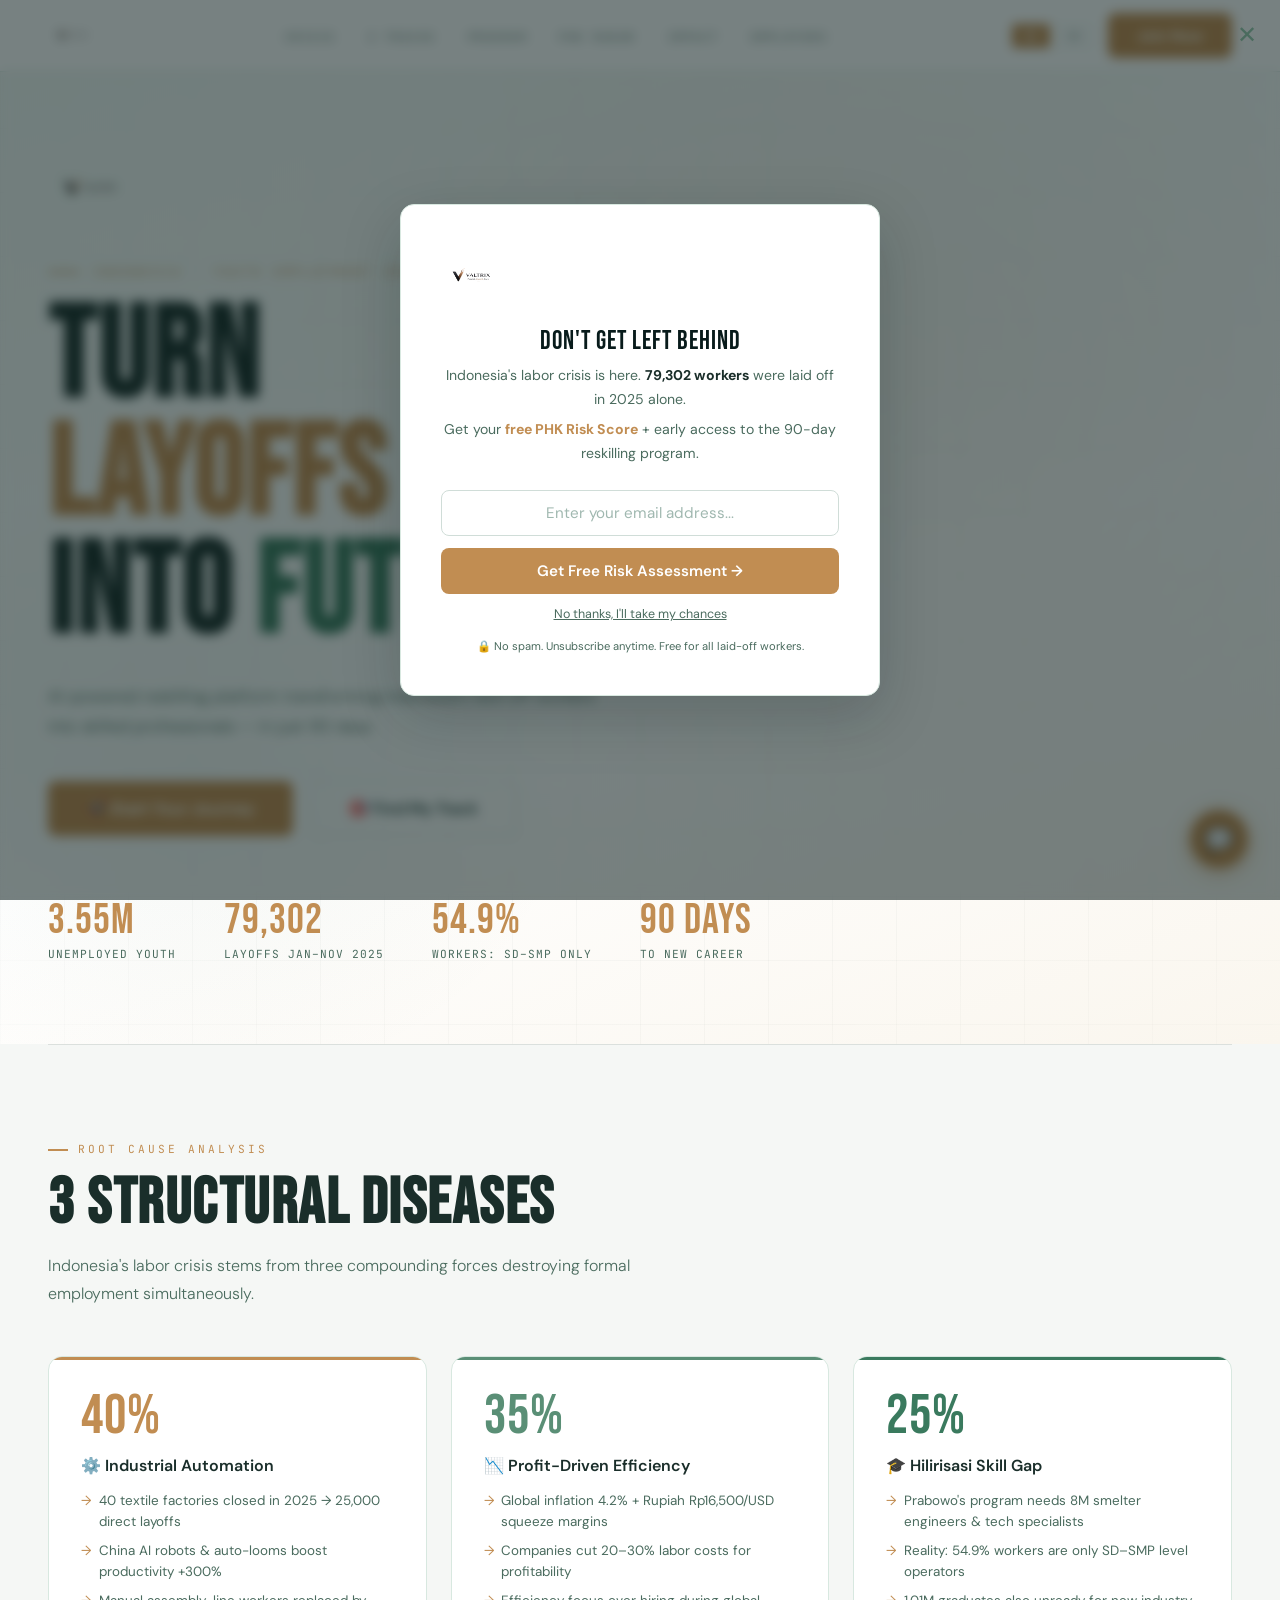
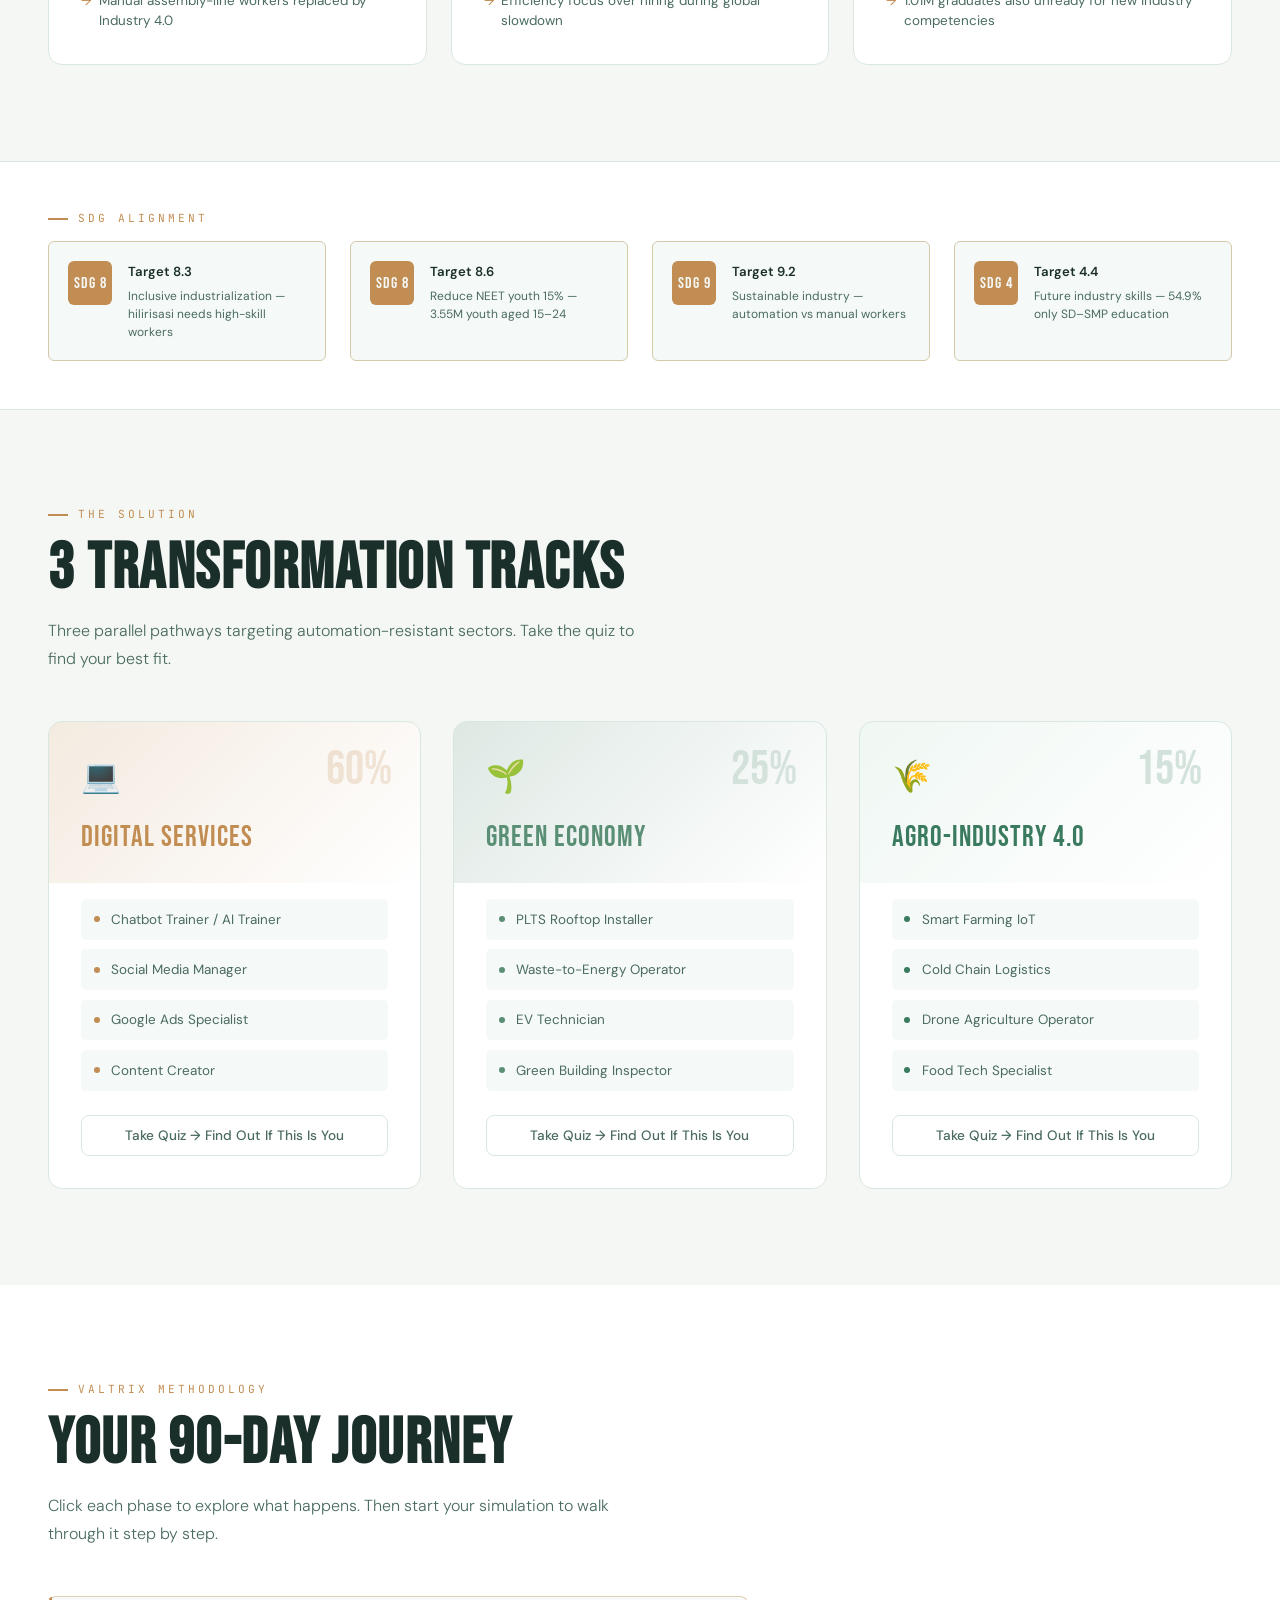
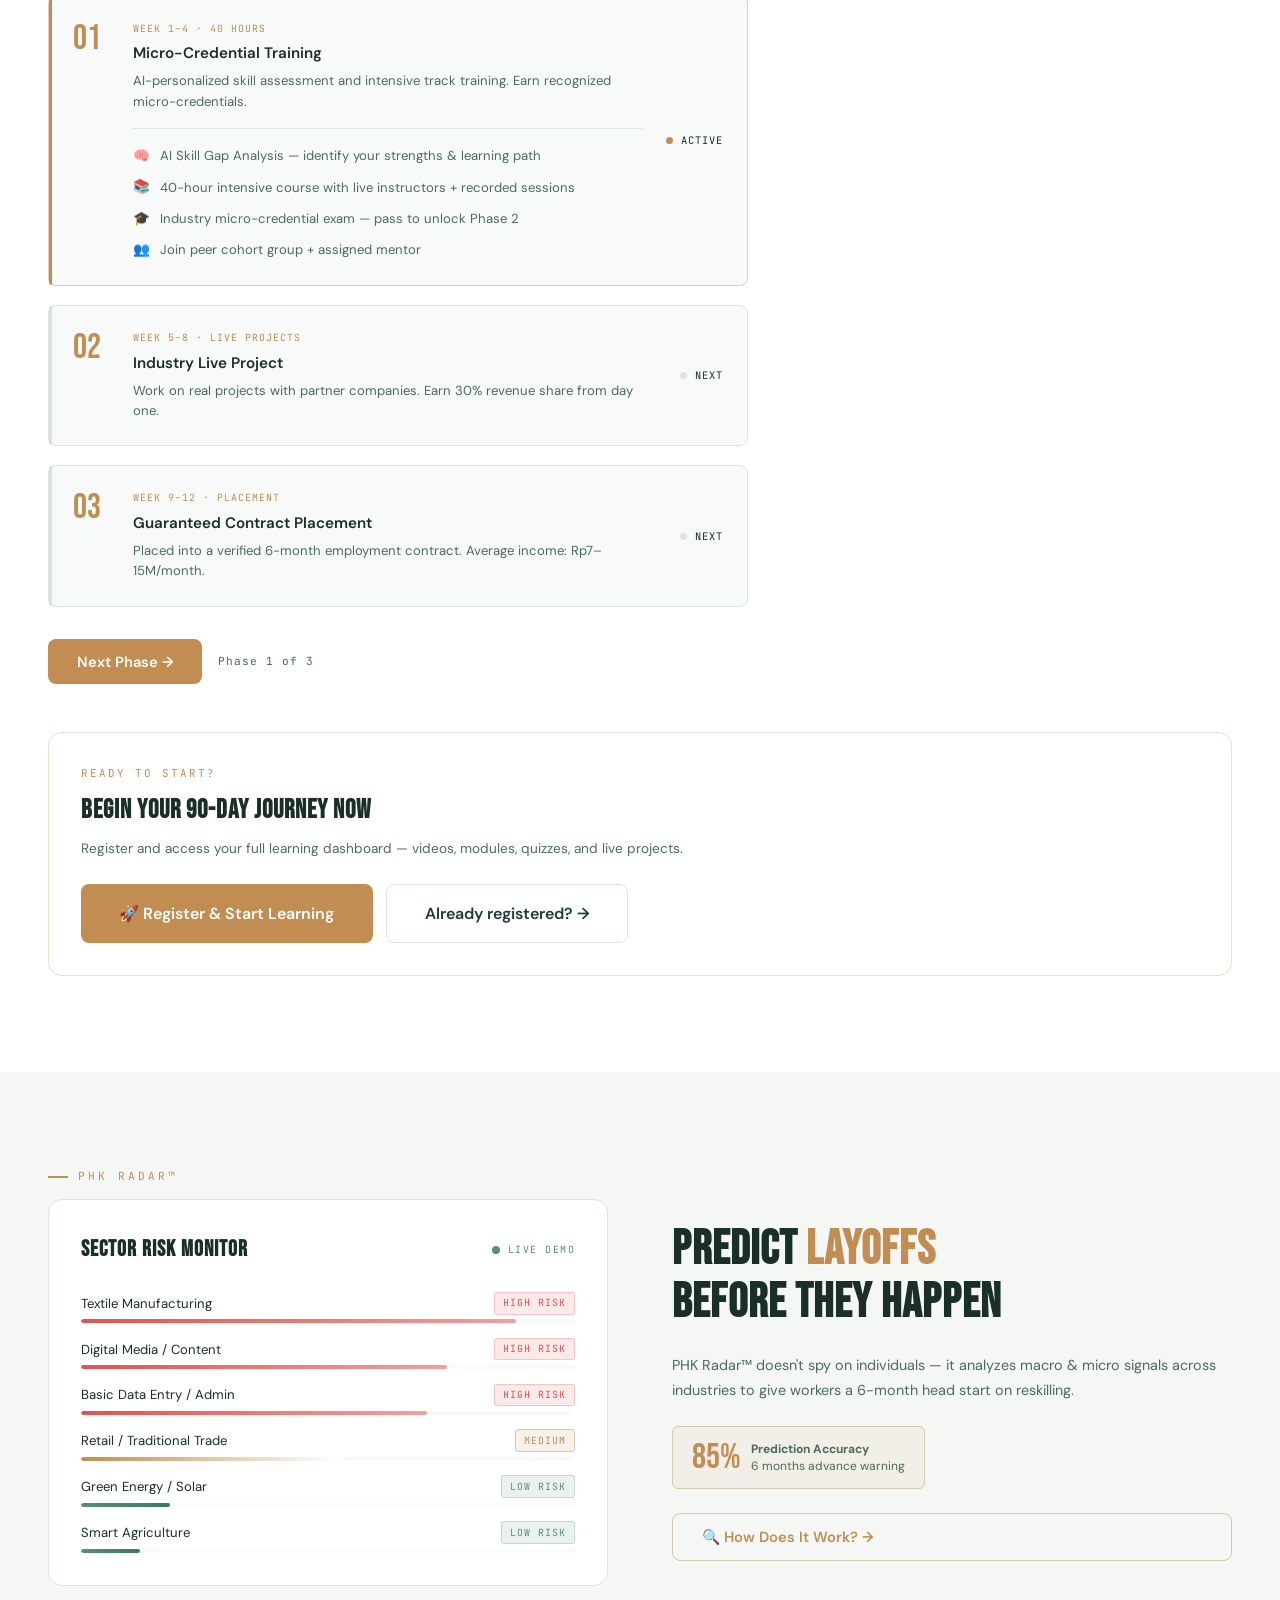
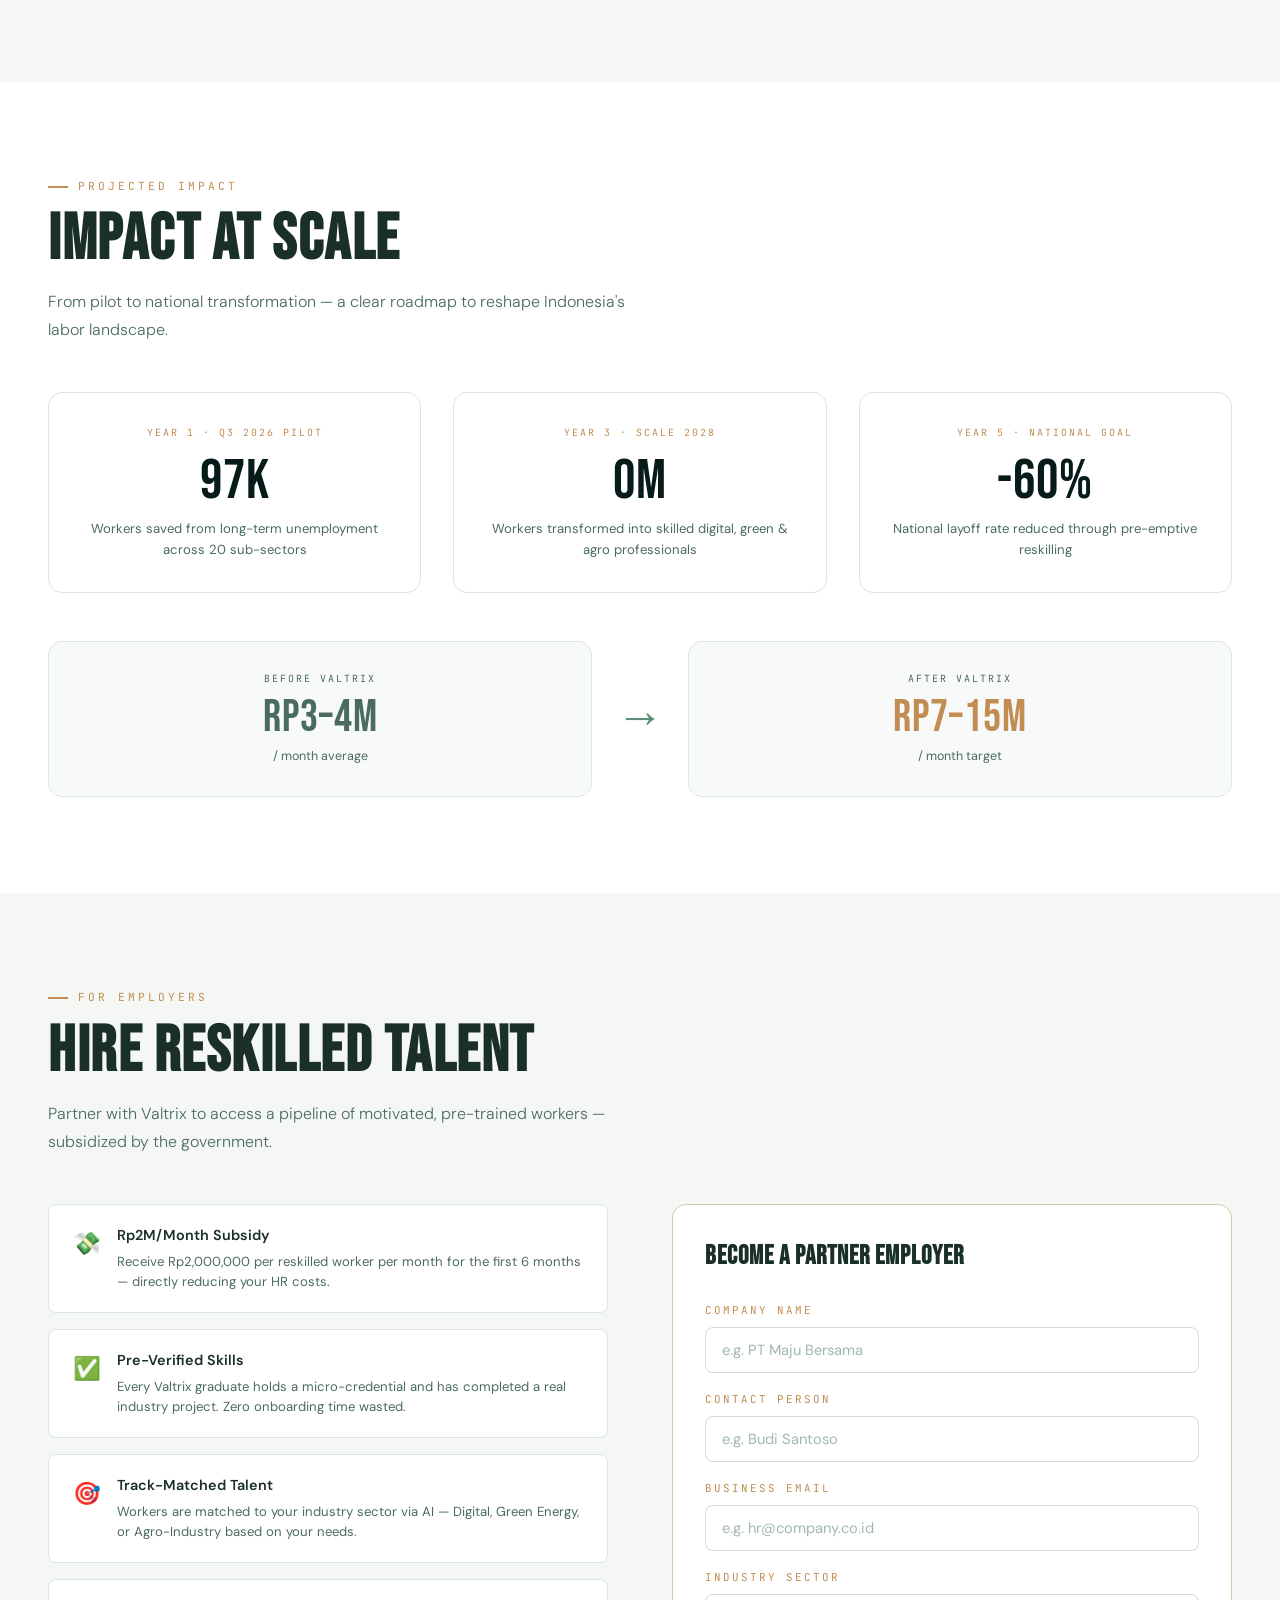
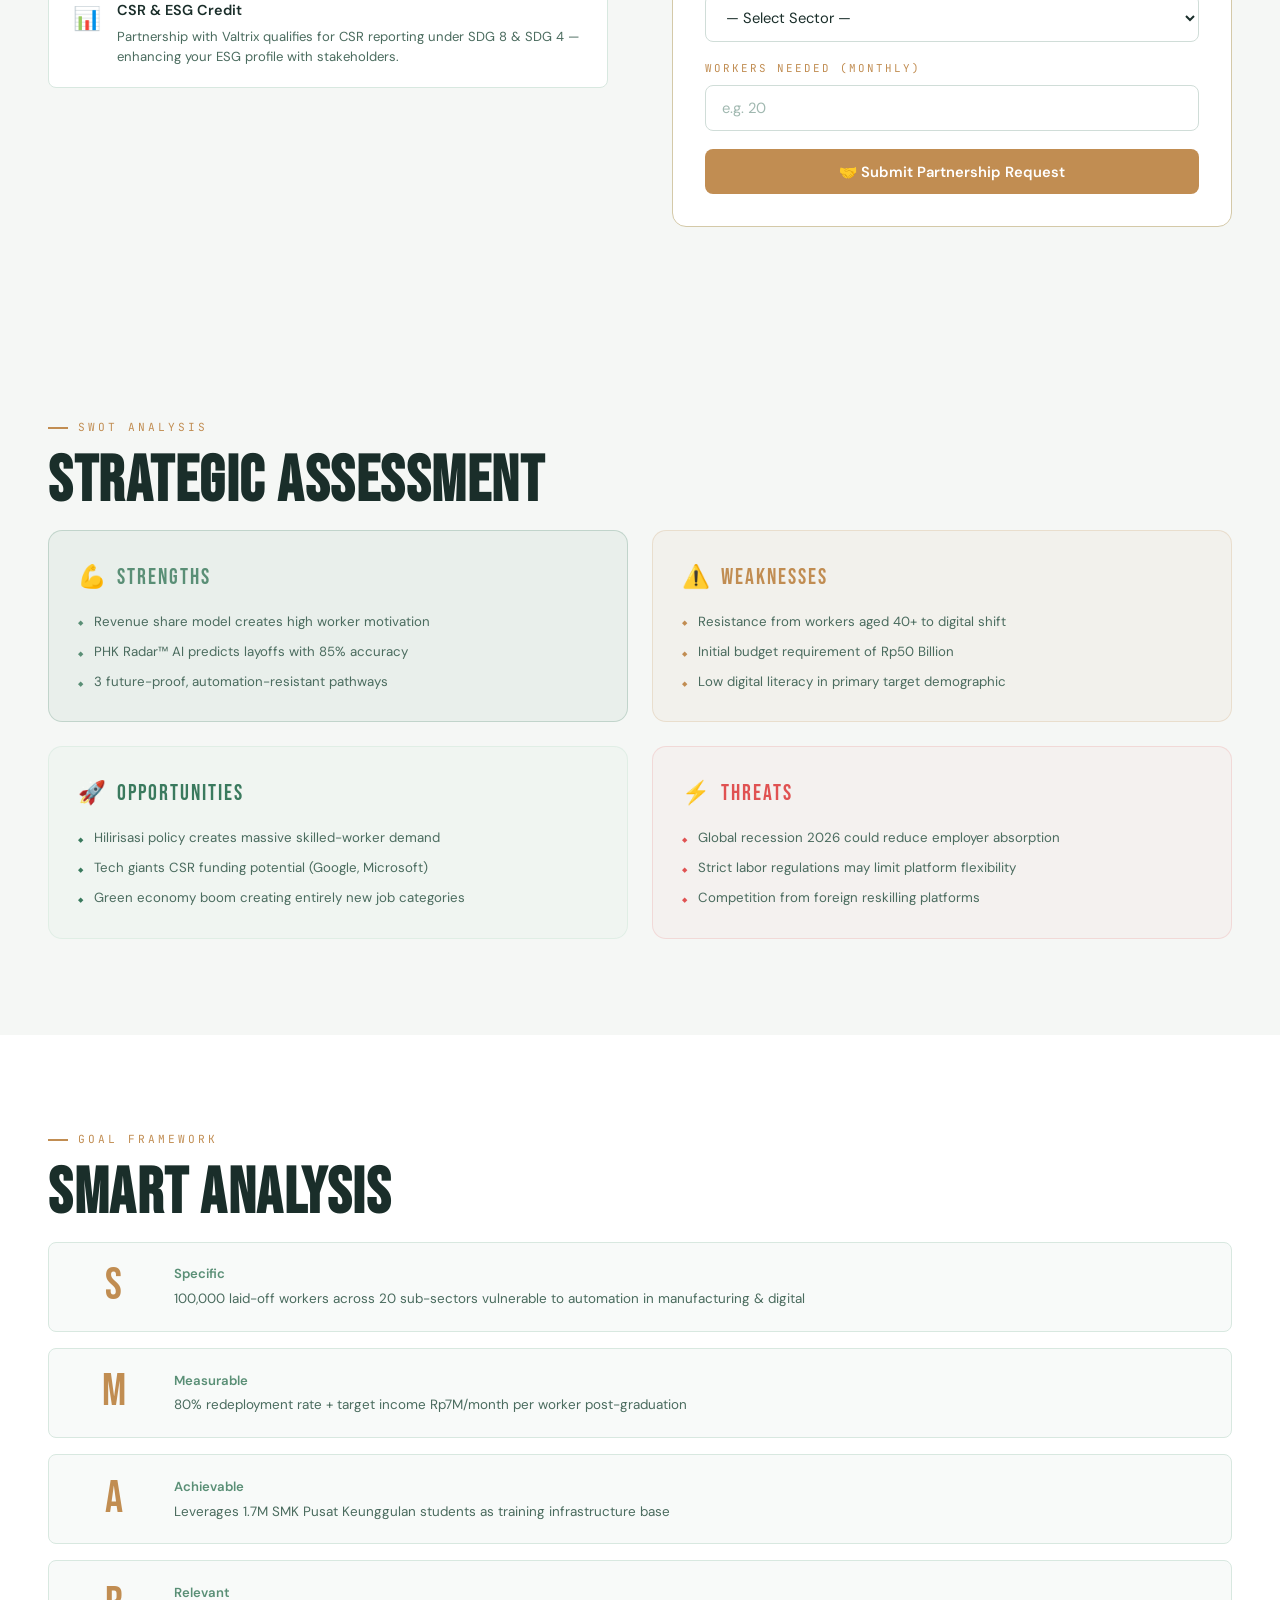
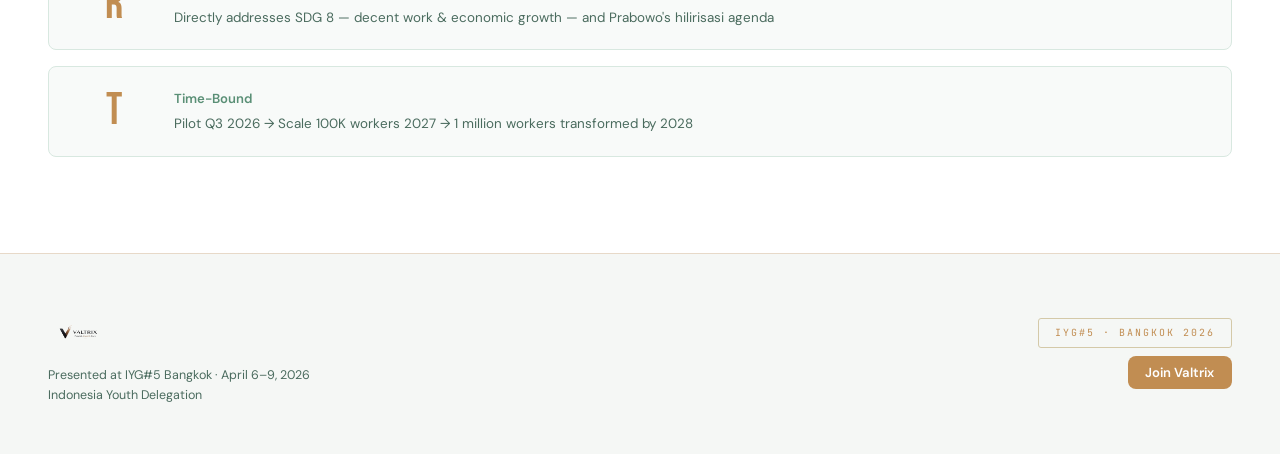
==== index.html @ eb924b45 "Add files via upload" ====
<!DOCTYPE html>
<html lang="en">
<head>
  <meta charset="UTF-8">
  <meta name="viewport" content="width=device-width, initial-scale=1.0">
  <title>Valtrix — Turn Layoffs Into Futures</title>
  <link rel="stylesheet" href="style.css">
</head>
<body class="en">

<!-- ═══ TOAST CONTAINER ═══ -->
<div class="toast-container" id="toast-container"></div>

<!-- ═══ EMAIL POPUP ═══ -->
<div class="modal-overlay" id="popup-email" style="z-index:1000;">
  <div class="modal" style="max-width:480px;text-align:center;">
    <button class="modal-close" onclick="closePopup()" style="position:absolute;top:1.2rem;right:1.2rem;">✕</button>
    <div style="margin-bottom:1.2rem;"><img src="logo.PNG" alt="Valtrix" style="height:64px;object-fit:contain;mix-blend-mode:multiply;"></div>
    <div class="modal-title en-text" style="font-size:1.6rem;margin-bottom:.5rem;">DON'T GET LEFT BEHIND</div>
    <div class="modal-title id-text" style="display:none;font-size:1.6rem;margin-bottom:.5rem;">JANGAN TERTINGGAL</div>
    <p style="font-size:.88rem;color:var(--muted);line-height:1.7;margin-bottom:.4rem;" class="en-text">Indonesia's labor crisis is here. <strong style="color:var(--text);">79,302 workers</strong> were laid off in 2025 alone.</p>
    <p style="font-size:.88rem;color:var(--muted);line-height:1.7;margin-bottom:.4rem;" class="id-text" style="display:none">Krisis ketenagakerjaan sudah terjadi. <strong style="color:var(--text);">79.302 pekerja</strong> di-PHK sepanjang 2025.</p>
    <p style="font-size:.88rem;color:var(--muted);line-height:1.7;margin-bottom:1.5rem;" class="en-text">Get your <strong style="color:var(--gold);">free PHK Risk Score</strong> + early access to the 90-day reskilling program.</p>
    <p style="font-size:.88rem;color:var(--muted);line-height:1.7;margin-bottom:1.5rem;" class="id-text" style="display:none">Dapatkan <strong style="color:var(--gold);">Skor Risiko PHK gratis</strong> + akses awal ke program reskilling 90 hari.</p>
    <div style="display:flex;flex-direction:column;gap:.75rem;">
      <input id="popup-email-input" class="form-input" type="email" placeholder="Enter your email address..." style="text-align:center;font-size:.95rem;" onkeydown="if(event.key==='Enter')submitPopupEmail()">
      <button class="btn btn-primary btn-full" onclick="submitPopupEmail()" style="font-size:.95rem;">
        <span class="en-text">Get Free Risk Assessment →</span>
        <span class="id-text" style="display:none">Dapatkan Asesmen Risiko Gratis →</span>
      </button>
      <button onclick="closePopup()" style="background:none;border:none;color:var(--muted);font-size:.78rem;cursor:pointer;text-decoration:underline;" class="en-text">No thanks, I'll take my chances</button>
      <button onclick="closePopup()" style="background:none;border:none;color:var(--muted);font-size:.78rem;cursor:pointer;text-decoration:underline;display:none;" class="id-text">Tidak, terima kasih</button>
    </div>
    <p style="font-size:.7rem;color:var(--muted);margin-top:1rem;" class="en-text">🔒 No spam. Unsubscribe anytime. Free for all laid-off workers.</p>
    <p style="font-size:.7rem;color:var(--muted);margin-top:1rem;" class="id-text" style="display:none">🔒 Tanpa spam. Bisa berhenti kapan saja. Gratis untuk pekerja ter-PHK.</p>
  </div>
</div>

<!-- ═══ NAV ═══ -->
<nav>
  <div class="nav-logo" onclick="window.scrollTo({top:0,behavior:'smooth'})"><img src="logo.PNG" alt="Valtrix" style="height:52px;object-fit:contain;vertical-align:middle;display:inline-block;"></div>
  <ul class="nav-links">
    <li><a href="#crisis"   data-nav-en="Crisis"    data-nav-id="Krisis">Crisis</a></li>
    <li><a href="#tracks"   data-nav-en="3 Tracks"  data-nav-id="3 Jalur">3 Tracks</a></li>
    <li><a href="#program"  data-nav-en="Program"   data-nav-id="Program">Program</a></li>
    <li><a href="#radar"    data-nav-en="PHK Radar" data-nav-id="PHK Radar">PHK Radar</a></li>
    <li><a href="#impact"   data-nav-en="Impact"    data-nav-id="Dampak">Impact</a></li>
    <li><a href="#employer" data-nav-en="Employers" data-nav-id="Employer">Employers</a></li>
  </ul>
  <div class="nav-right">
    <div class="lang-row">
      <button class="lang-btn active" data-lang="en" onclick="setLang('en')">EN</button>
      <button class="lang-btn"        data-lang="id" onclick="setLang('id')">ID</button>
    </div>
    <button class="nav-cta btn" onclick="openModal('modal-register')">
      <span class="en-text">Join Now</span>
      <span class="id-text" style="display:none">Daftar</span>
    </button>
    <button class="hamburger" id="hamburger" aria-label="Menu">
      <span></span><span></span><span></span>
    </button>
  </div>
</nav>

<!-- ═══ HERO ═══ -->
<section class="hero" id="home">
  <div class="hero-bg"></div>
  <div class="hero-grid"></div>
  <div class="hero-content">
    <div class="hero-logo-wrap">
      <img src="logo.PNG" alt="Valtrix" class="hero-logo">
    </div>
    <div class="eyebrow">
      <span class="en-text">Indonesia · Youth Employment Crisis · 2026</span>
      <span class="id-text" style="display:none">Indonesia · Krisis Pengangguran Pemuda · 2026</span>
    </div>
    <h1>
      <span class="en-text">TURN<br><span class="accent">LAYOFFS</span><br>INTO <span class="accent2">FUTURES</span></span>
      <span class="id-text" style="display:none">UBAH<br><span class="accent">PHK</span><br>JADI <span class="accent2">PELUANG</span></span>
    </h1>
    <p class="hero-sub en-text">AI-powered reskilling platform transforming Indonesia's laid-off workers into skilled professionals — in just 90 days.</p>
    <p class="hero-sub id-text" style="display:none">Platform reskilling berbasis AI yang mengubah pekerja ter-PHK Indonesia menjadi tenaga ahli — hanya dalam 90 hari.</p>

    <div class="hero-cta">
      <button class="btn btn-primary btn-lg" onclick="openModal('modal-register')">
        <span class="en-text">🚀 Start Your Journey</span>
        <span class="id-text" style="display:none">🚀 Mulai Perjalananmu</span>
      </button>
      <button class="btn btn-secondary btn-lg" onclick="initQuiz()">
        <span class="en-text">🎯 Find My Track</span>
        <span class="id-text" style="display:none">🎯 Temukan Jalurku</span>
      </button>
    </div>

    <div class="hero-stats">
      <div class="stat-item">
        <span class="stat-num accent" data-counter="3.55" data-suffix="M" data-decimals="2">3.55M</span>
        <span class="stat-label en-text">Unemployed Youth</span>
        <span class="stat-label id-text" style="display:none">Pemuda Menganggur</span>
      </div>
      <div class="stat-item">
        <span class="stat-num" data-counter="79302" data-suffix="">79,302</span>
        <span class="stat-label en-text">Layoffs Jan–Nov 2025</span>
        <span class="stat-label id-text" style="display:none">PHK Jan–Nov 2025</span>
      </div>
      <div class="stat-item">
        <span class="stat-num" data-counter="54.9" data-suffix="%" data-decimals="1">54.9%</span>
        <span class="stat-label en-text">Workers: SD–SMP Only</span>
        <span class="stat-label id-text" style="display:none">Pekerja Lulusan SD–SMP</span>
      </div>
      <div class="stat-item">
        <span class="stat-num" data-counter="90" data-suffix=" days">90 days</span>
        <span class="stat-label en-text">To New Career</span>
        <span class="stat-label id-text" style="display:none">Menuju Karir Baru</span>
      </div>
    </div>
  </div>
</section>

<div class="divider"></div>

<!-- ═══ CRISIS ═══ -->
<section id="crisis" class="reveal">
  <div class="section-label">
    <span class="en-text">Root Cause Analysis</span>
    <span class="id-text" style="display:none">Analisis Akar Masalah</span>
  </div>
  <h2 class="section-title en-text">3 STRUCTURAL DISEASES</h2>
  <h2 class="section-title id-text" style="display:none">3 PENYAKIT STRUKTURAL</h2>
  <p class="section-sub en-text">Indonesia's labor crisis stems from three compounding forces destroying formal employment simultaneously.</p>
  <p class="section-sub id-text" style="display:none">Krisis ketenagakerjaan Indonesia berasal dari tiga kekuatan berlapis yang menghancurkan lapangan kerja formal secara bersamaan.</p>
  <div class="disease-grid">
    <div class="disease-card auto reveal reveal-delay-1">
      <div class="disease-pct">40%</div>
      <div class="disease-title en-text">⚙️ Industrial Automation</div>
      <div class="disease-title id-text" style="display:none">⚙️ Otomatisasi Industri</div>
      <ul class="disease-list">
        <li class="en-text">40 textile factories closed in 2025 → 25,000 direct layoffs</li>
        <li class="id-text" style="display:none">40 pabrik tekstil tutup 2025 → 25.000 PHK langsung</li>
        <li class="en-text">China AI robots & auto-looms boost productivity +300%</li>
        <li class="id-text" style="display:none">Robot AI & mesin tenun otomatis tingkatkan produktivitas +300%</li>
        <li class="en-text">Manual assembly-line workers replaced by Industry 4.0</li>
        <li class="id-text" style="display:none">Pekerja manual assembly line digantikan Industry 4.0</li>
      </ul>
    </div>
    <div class="disease-card corp reveal reveal-delay-2">
      <div class="disease-pct">35%</div>
      <div class="disease-title en-text">📉 Profit-Driven Efficiency</div>
      <div class="disease-title id-text" style="display:none">📉 Efisiensi Korporasi</div>
      <ul class="disease-list">
        <li class="en-text">Global inflation 4.2% + Rupiah Rp16,500/USD squeeze margins</li>
        <li class="id-text" style="display:none">Inflasi 4,2% + Rupiah Rp16.500/USD tekan margin</li>
        <li class="en-text">Companies cut 20–30% labor costs for profitability</li>
        <li class="id-text" style="display:none">Perusahaan potong 20–30% biaya tenaga kerja</li>
        <li class="en-text">Efficiency focus over hiring during global slowdown</li>
        <li class="id-text" style="display:none">Fokus efisiensi bukan rekrutmen saat perlambatan global</li>
      </ul>
    </div>
    <div class="disease-card skill reveal reveal-delay-3">
      <div class="disease-pct">25%</div>
      <div class="disease-title en-text">🎓 Hilirisasi Skill Gap</div>
      <div class="disease-title id-text" style="display:none">🎓 Kesenjangan Skill Hilirisasi</div>
      <ul class="disease-list">
        <li class="en-text">Prabowo's program needs 8M smelter engineers & tech specialists</li>
        <li class="id-text" style="display:none">Program Prabowo butuh 8 juta engineer smelter & teknisi</li>
        <li class="en-text">Reality: 54.9% workers are only SD–SMP level operators</li>
        <li class="id-text" style="display:none">Realitas: 54,9% pekerja hanya operator level SD–SMP</li>
        <li class="en-text">1.01M graduates also unready for new industry competencies</li>
        <li class="id-text" style="display:none">1,01 juta sarjana pun tidak siap kompetensi industri baru</li>
      </ul>
    </div>
  </div>
</section>

<!-- ═══ SDG BAND ═══ -->
<div class="sdg-band reveal">
  <div class="section-label">
    <span class="en-text">SDG Alignment</span>
    <span class="id-text" style="display:none">Kesesuaian SDGs</span>
  </div>
  <div class="sdg-grid">
    <div class="sdg-card"><div class="sdg-badge">SDG 8</div><div class="sdg-text"><h4>Target 8.3</h4><p class="en-text">Inclusive industrialization — hilirisasi needs high-skill workers</p><p class="id-text" style="display:none">Industrialisasi inklusif — hilirisasi butuh pekerja skill tinggi</p></div></div>
    <div class="sdg-card"><div class="sdg-badge">SDG 8</div><div class="sdg-text"><h4>Target 8.6</h4><p class="en-text">Reduce NEET youth 15% — 3.55M youth aged 15–24</p><p class="id-text" style="display:none">Kurangi NEET pemuda 15% — 3,55 juta pemuda usia 15–24</p></div></div>
    <div class="sdg-card"><div class="sdg-badge">SDG 9</div><div class="sdg-text"><h4>Target 9.2</h4><p class="en-text">Sustainable industry — automation vs manual workers</p><p class="id-text" style="display:none">Industri berkelanjutan — otomatisasi vs pekerja manual</p></div></div>
    <div class="sdg-card"><div class="sdg-badge">SDG 4</div><div class="sdg-text"><h4>Target 4.4</h4><p class="en-text">Future industry skills — 54.9% only SD–SMP education</p><p class="id-text" style="display:none">Skill industri masa depan — 54,9% hanya SD–SMP</p></div></div>
  </div>
</div>

<!-- ═══ 3 TRACKS ═══ -->
<section id="tracks" class="reveal">
  <div class="section-label">
    <span class="en-text">The Solution</span>
    <span class="id-text" style="display:none">Solusinya</span>
  </div>
  <h2 class="section-title en-text">3 TRANSFORMATION TRACKS</h2>
  <h2 class="section-title id-text" style="display:none">3 JALUR TRANSFORMASI</h2>
  <p class="section-sub en-text">Three parallel pathways targeting automation-resistant sectors. Take the quiz to find your best fit.</p>
  <p class="section-sub id-text" style="display:none">Tiga jalur paralel yang menargetkan sektor tahan otomatisasi. Ikuti kuis untuk menemukan jalur terbaikmu.</p>
  <div class="tracks-grid">
    <div class="track-card digital reveal reveal-delay-1">
      <div class="track-header">
        <div class="track-pct">60%</div>
        <div class="track-icon">💻</div>
        <div class="track-title en-text">DIGITAL SERVICES</div>
        <div class="track-title id-text" style="display:none">LAYANAN DIGITAL</div>
      </div>
      <div class="track-body">
        <div class="track-jobs">
          <div class="job-tag"><span class="job-dot"></span>Chatbot Trainer / AI Trainer</div>
          <div class="job-tag"><span class="job-dot"></span>Social Media Manager</div>
          <div class="job-tag"><span class="job-dot"></span>Google Ads Specialist</div>
          <div class="job-tag"><span class="job-dot"></span>Content Creator</div>
        </div>
        <button class="track-apply-btn" onclick="initQuiz()">
          <span class="en-text">Take Quiz → Find Out If This Is You</span>
          <span class="id-text" style="display:none">Ikuti Kuis → Cek Apakah Jalur Ini Untukmu</span>
        </button>
      </div>
    </div>
    <div class="track-card green reveal reveal-delay-2">
      <div class="track-header">
        <div class="track-pct">25%</div>
        <div class="track-icon">🌱</div>
        <div class="track-title en-text">GREEN ECONOMY</div>
        <div class="track-title id-text" style="display:none">EKONOMI HIJAU</div>
      </div>
      <div class="track-body">
        <div class="track-jobs">
          <div class="job-tag"><span class="job-dot"></span><span class="en-text">PLTS Rooftop Installer</span><span class="id-text" style="display:none">Installer Panel Surya</span></div>
          <div class="job-tag"><span class="job-dot"></span><span class="en-text">Waste-to-Energy Operator</span><span class="id-text" style="display:none">Operator Waste-to-Energy</span></div>
          <div class="job-tag"><span class="job-dot"></span><span class="en-text">EV Technician</span><span class="id-text" style="display:none">Teknisi Kendaraan Listrik</span></div>
          <div class="job-tag"><span class="job-dot"></span><span class="en-text">Green Building Inspector</span><span class="id-text" style="display:none">Inspektor Gedung Hijau</span></div>
        </div>
        <button class="track-apply-btn" onclick="initQuiz()">
          <span class="en-text">Take Quiz → Find Out If This Is You</span>
          <span class="id-text" style="display:none">Ikuti Kuis → Cek Apakah Jalur Ini Untukmu</span>
        </button>
      </div>
    </div>
    <div class="track-card agro reveal reveal-delay-3">
      <div class="track-header">
        <div class="track-pct">15%</div>
        <div class="track-icon">🌾</div>
        <div class="track-title en-text">AGRO-INDUSTRY 4.0</div>
        <div class="track-title id-text" style="display:none">AGRO-INDUSTRI 4.0</div>
      </div>
      <div class="track-body">
        <div class="track-jobs">
          <div class="job-tag"><span class="job-dot"></span>Smart Farming IoT</div>
          <div class="job-tag"><span class="job-dot"></span><span class="en-text">Cold Chain Logistics</span><span class="id-text" style="display:none">Logistik Cold Chain</span></div>
          <div class="job-tag"><span class="job-dot"></span><span class="en-text">Drone Agriculture Operator</span><span class="id-text" style="display:none">Operator Drone Pertanian</span></div>
          <div class="job-tag"><span class="job-dot"></span><span class="en-text">Food Tech Specialist</span><span class="id-text" style="display:none">Spesialis Food Tech</span></div>
        </div>
        <button class="track-apply-btn" onclick="initQuiz()">
          <span class="en-text">Take Quiz → Find Out If This Is You</span>
          <span class="id-text" style="display:none">Ikuti Kuis → Cek Apakah Jalur Ini Untukmu</span>
        </button>
      </div>
    </div>
  </div>
</section>

<!-- ═══ 90-DAY SIMULATION ═══ -->
<section id="program" style="background:var(--dark);" class="reveal">
  <div class="section-label">
    <span class="en-text">Valtrix Methodology</span>
    <span class="id-text" style="display:none">Metodologi Valtrix</span>
  </div>
  <h2 class="section-title en-text">YOUR 90-DAY JOURNEY</h2>
  <h2 class="section-title id-text" style="display:none">PERJALANAN 90 HARI KAMU</h2>
  <p class="section-sub en-text">Click each phase to explore what happens. Then start your simulation to walk through it step by step.</p>
  <p class="section-sub id-text" style="display:none">Klik setiap fase untuk melihat detailnya. Lalu mulai simulasimu untuk menelusurinya langkah demi langkah.</p>

  <!-- inline preview (not modal) -->
  <div id="sim-phases-container" style="display:flex;flex-direction:column;gap:1.2rem;max-width:700px;"></div>

  <div style="display:flex;gap:1rem;margin-top:2rem;flex-wrap:wrap;align-items:center;">
    <button class="btn btn-primary" id="sim-next-btn" onclick="simNextPhase()">
      <span class="en-text">Next Phase →</span>
      <span class="id-text" style="display:none">Fase Berikutnya →</span>
    </button>
    <button class="btn btn-secondary" id="sim-done-btn" style="display:none" onclick="simComplete()">
      <span class="en-text">🎉 Register Now</span>
      <span class="id-text" style="display:none">🎉 Daftar Sekarang</span>
    </button>
    <span id="sim-progress-label" style="font-family:'JetBrains Mono',monospace;font-size:.7rem;color:var(--muted);letter-spacing:1px;"></span>
  </div>

  <!-- CTA to start learning -->
  <div style="margin-top:3rem;padding:2rem;background:var(--dark);border:1px solid var(--border);border-radius:var(--radius-lg);display:flex;align-items:center;justify-content:space-between;flex-wrap:wrap;gap:1.5rem;">
    <div>
      <div style="font-family:'JetBrains Mono',monospace;font-size:.68rem;letter-spacing:2px;color:var(--gold);text-transform:uppercase;margin-bottom:.5rem;">Ready to start?</div>
      <h3 style="font-family:'Bebas Neue',sans-serif;font-size:1.6rem;letter-spacing:1px;" class="en-text">BEGIN YOUR 90-DAY JOURNEY NOW</h3>
      <h3 style="font-family:'Bebas Neue',sans-serif;font-size:1.6rem;letter-spacing:1px;" class="id-text" style="display:none">MULAI PERJALANAN 90 HARI SEKARANG</h3>
      <p style="font-size:.85rem;color:var(--muted);margin-top:.4rem;" class="en-text">Register and access your full learning dashboard — videos, modules, quizzes, and live projects.</p>
      <p style="font-size:.85rem;color:var(--muted);margin-top:.4rem;" class="id-text" style="display:none">Daftar dan akses dashboard belajar lengkap — video, modul, kuis, dan proyek langsung.</p>
    </div>
    <div style="display:flex;gap:.8rem;flex-wrap:wrap;">
      <button class="btn btn-primary btn-lg" onclick="openModal('modal-register')">
        <span class="en-text">🚀 Register & Start Learning</span>
        <span class="id-text" style="display:none">🚀 Daftar & Mulai Belajar</span>
      </button>
      <a href="learn.html" class="btn btn-secondary btn-lg">
        <span class="en-text">Already registered? →</span>
        <span class="id-text" style="display:none">Sudah daftar? →</span>
      </a>
    </div>
  </div>
</section>

<!-- ═══ PHK RADAR ═══ -->
<section id="radar" class="radar-section reveal">
  <div class="section-label">PHK Radar™</div>
  <div class="radar-wrapper">
    <div class="radar-display">
      <div class="radar-title-row">
        <h3 class="en-text">SECTOR RISK MONITOR</h3>
        <h3 class="id-text" style="display:none">MONITOR RISIKO SEKTOR</h3>
        <div class="radar-live">
          <div class="pulse"></div>
          <span class="en-text">LIVE DEMO</span>
          <span class="id-text" style="display:none">DEMO LANGSUNG</span>
        </div>
      </div>
      <div class="sector-list">
        <div class="sector-row">
          <div class="sector-info">
            <span class="sector-name en-text">Textile Manufacturing</span>
            <span class="sector-name id-text" style="display:none">Manufaktur Tekstil</span>
            <span class="sector-risk risk-high en-text">HIGH RISK</span>
            <span class="sector-risk risk-high id-text" style="display:none">RISIKO TINGGI</span>
          </div>
          <div class="sector-bar-bg"><div class="sector-bar bar-high" data-width="88%" style="width:0"></div></div>
        </div>
        <div class="sector-row">
          <div class="sector-info">
            <span class="sector-name en-text">Digital Media / Content</span>
            <span class="sector-name id-text" style="display:none">Media Digital / Konten</span>
            <span class="sector-risk risk-high en-text">HIGH RISK</span>
            <span class="sector-risk risk-high id-text" style="display:none">RISIKO TINGGI</span>
          </div>
          <div class="sector-bar-bg"><div class="sector-bar bar-high" data-width="74%" style="width:0"></div></div>
        </div>
        <div class="sector-row">
          <div class="sector-info">
            <span class="sector-name en-text">Basic Data Entry / Admin</span>
            <span class="sector-name id-text" style="display:none">Data Entry / Admin Dasar</span>
            <span class="sector-risk risk-high en-text">HIGH RISK</span>
            <span class="sector-risk risk-high id-text" style="display:none">RISIKO TINGGI</span>
          </div>
          <div class="sector-bar-bg"><div class="sector-bar bar-high" data-width="70%" style="width:0"></div></div>
        </div>
        <div class="sector-row">
          <div class="sector-info">
            <span class="sector-name en-text">Retail / Traditional Trade</span>
            <span class="sector-name id-text" style="display:none">Retail / Perdagangan Tradisional</span>
            <span class="sector-risk risk-mid en-text">MEDIUM</span>
            <span class="sector-risk risk-mid id-text" style="display:none">MENENGAH</span>
          </div>
          <div class="sector-bar-bg"><div class="sector-bar bar-mid" data-width="52%" style="width:0"></div></div>
        </div>
        <div class="sector-row">
          <div class="sector-info">
            <span class="sector-name en-text">Green Energy / Solar</span>
            <span class="sector-name id-text" style="display:none">Energi Hijau / Solar</span>
            <span class="sector-risk risk-low en-text">LOW RISK</span>
            <span class="sector-risk risk-low id-text" style="display:none">RISIKO RENDAH</span>
          </div>
          <div class="sector-bar-bg"><div class="sector-bar bar-low" data-width="18%" style="width:0"></div></div>
        </div>
        <div class="sector-row">
          <div class="sector-info">
            <span class="sector-name en-text">Smart Agriculture</span>
            <span class="sector-name id-text" style="display:none">Pertanian Cerdas</span>
            <span class="sector-risk risk-low en-text">LOW RISK</span>
            <span class="sector-risk risk-low id-text" style="display:none">RISIKO RENDAH</span>
          </div>
          <div class="sector-bar-bg"><div class="sector-bar bar-low" data-width="12%" style="width:0"></div></div>
        </div>
      </div>
    </div>
    <div class="radar-info reveal">
      <h3 class="en-text">PREDICT <span class="accent">LAYOFFS</span><br>BEFORE THEY HAPPEN</h3>
      <h3 class="id-text" style="display:none">PREDIKSI <span class="accent">PHK</span><br>SEBELUM TERJADI</h3>
      <p class="en-text">PHK Radar™ doesn't spy on individuals — it analyzes macro & micro signals across industries to give workers a 6-month head start on reskilling.</p>
      <p class="id-text" style="display:none">PHK Radar™ tidak memata-matai individu — melainkan menganalisis sinyal makro & mikro lintas industri untuk memberi pekerja waktu 6 bulan sebelum PHK terjadi.</p>
      <div class="accuracy-badge">
        <div class="accuracy-num">85%</div>
        <div class="accuracy-label">
          <strong class="en-text">Prediction Accuracy</strong>
          <strong class="id-text" style="display:none">Akurasi Prediksi</strong><br>
          <span class="en-text">6 months advance warning</span>
          <span class="id-text" style="display:none">Peringatan 6 bulan sebelumnya</span>
        </div>
      </div>
      <button class="btn btn-outline-gold" onclick="openModal('modal-radar-how')">
        <span class="en-text">🔍 How Does It Work? →</span>
        <span class="id-text" style="display:none">🔍 Bagaimana Cara Kerjanya? →</span>
      </button>
    </div>
  </div>
</section>

<!-- ═══ RADAR HOW-IT-WORKS MODAL ═══ -->
<div class="modal-overlay" id="modal-radar-how">
  <div class="modal" style="max-width:780px;">
    <div class="modal-header">
      <div>
        <div class="modal-title en-text">HOW PHK RADAR™ WORKS</div>
        <div class="modal-title id-text" style="display:none">CARA KERJA PHK RADAR™</div>
        <p style="font-size:.82rem;color:var(--muted);margin-top:.3rem;" class="en-text">AI-powered layoff prediction — not surveillance, but signal intelligence</p>
        <p style="font-size:.82rem;color:var(--muted);margin-top:.3rem;" class="id-text" style="display:none">Prediksi PHK berbasis AI — bukan pengawasan, melainkan intelijen sinyal</p>
      </div>
      <button class="modal-close" onclick="closeModal('modal-radar-how')">✕</button>
    </div>

    <!-- CORE CONCEPT -->
    <div class="radar-modal-concept">
      <div class="concept-pill en-text">💡 Key Concept</div>
      <div class="concept-pill id-text" style="display:none">💡 Konsep Utama</div>
      <p class="en-text" style="font-size:.9rem;color:var(--muted);line-height:1.7;margin-top:.7rem;">PHK Radar™ doesn't track individuals — it predicts which <strong style="color:var(--text);">sectors & companies</strong> will downsize, then alerts registered workers in those sectors to start reskilling before it's too late.</p>
      <p class="id-text" style="display:none;font-size:.9rem;color:var(--muted);line-height:1.7;margin-top:.7rem;">PHK Radar™ tidak melacak individu — sistem memprediksi <strong style="color:var(--text);">sektor & perusahaan</strong> mana yang akan melakukan efisiensi, lalu memberi peringatan ke pekerja terdaftar di sektor tersebut agar mulai reskilling sebelum terlambat.</p>
    </div>

    <!-- 2 FUNCTIONS: MAKRO & MIKRO -->
    <div class="radar-modal-section">
      <div class="rms-label en-text">Step 1 — Signal Collection</div>
      <div class="rms-label id-text" style="display:none">Langkah 1 — Pengumpulan Sinyal</div>
      <h4 class="rms-title en-text">Macro & Micro Analysis</h4>
      <h4 class="rms-title id-text" style="display:none">Analisis Makro & Mikro</h4>
      <div class="macro-micro-grid">
        <div class="mm-card macro">
          <div class="mm-header">
            <span class="mm-icon">🌐</span>
            <div>
              <div class="mm-tag en-text">MACRO</div>
              <div class="mm-tag id-text" style="display:none">MAKRO</div>
              <div class="mm-subtitle en-text">External / National</div>
              <div class="mm-subtitle id-text" style="display:none">Eksternal / Nasional</div>
            </div>
          </div>
          <p class="mm-desc en-text">Monitors national economic conditions and global industry trends.</p>
          <p class="mm-desc id-text" style="display:none">Memantau kondisi ekonomi nasional dan tren industri global.</p>
          <div class="mm-signals">
            <span class="signal-tag">📉 Kurs Rupiah</span>
            <span class="signal-tag">📊 Laju Inflasi</span>
            <span class="signal-tag">🤖 Adopsi AI Global</span>
            <span class="signal-tag">🏭 Program Hilirisasi</span>
            <span class="signal-tag">💹 Tren Ekspor</span>
            <span class="signal-tag">⚡ Harga Energi</span>
          </div>
        </div>
        <div class="mm-card micro">
          <div class="mm-header">
            <span class="mm-icon">🏢</span>
            <div>
              <div class="mm-tag en-text" style="background:rgba(90,143,118,.15);color:var(--mid);border-color:rgba(90,143,118,.3);">MICRO</div>
              <div class="mm-tag id-text" style="display:none;background:rgba(90,143,118,.15);color:var(--mid);border-color:rgba(90,143,118,.3);">MIKRO</div>
              <div class="mm-subtitle en-text">Internal / Company-Level</div>
              <div class="mm-subtitle id-text" style="display:none">Internal / Level Perusahaan</div>
            </div>
          </div>
          <p class="mm-desc en-text">Monitors specific conditions within individual companies & sub-sectors.</p>
          <p class="mm-desc id-text" style="display:none">Memantau kondisi spesifik di satu perusahaan atau subsektor tertentu.</p>
          <div class="mm-signals">
            <span class="signal-tag" style="border-color:rgba(90,143,118,.3);color:var(--mid);">📋 Laporan Laba Rugi</span>
            <span class="signal-tag" style="border-color:rgba(90,143,118,.3);color:var(--mid);">⏰ Pengurangan Lembur</span>
            <span class="signal-tag" style="border-color:rgba(90,143,118,.3);color:var(--mid);">🚫 Stop Rekrutmen</span>
            <span class="signal-tag" style="border-color:rgba(90,143,118,.3);color:var(--mid);">🤖 Impor Mesin Otomatis</span>
            <span class="signal-tag" style="border-color:rgba(90,143,118,.3);color:var(--mid);">📉 Penurunan Order</span>
            <span class="signal-tag" style="border-color:rgba(90,143,118,.3);color:var(--mid);">📰 Berita Restrukturisasi</span>
          </div>
        </div>
      </div>
    </div>

    <!-- DATA ANALYTICS PIPELINE -->
    <div class="radar-modal-section">
      <div class="rms-label en-text">Step 2 — Data Analytics Pipeline</div>
      <div class="rms-label id-text" style="display:none">Langkah 2 — Pipeline Analitik Data</div>
      <h4 class="rms-title en-text">Processing the Signals</h4>
      <h4 class="rms-title id-text" style="display:none">Memproses Sinyal</h4>
      <div class="analytics-steps">
        <div class="analytics-step">
          <div class="astep-num">01</div>
          <div class="astep-body">
            <div class="astep-name">Diagnostic Analytics</div>
            <p class="astep-desc en-text">Analyses <em>why</em> layoffs happened historically. Example: textile sector PHK 2025 increased because of 300% automated machine adoption — this pattern becomes training data.</p>
            <p class="astep-desc id-text" style="display:none">Menganalisis <em>mengapa</em> PHK terjadi di masa lalu. Contoh: PHK sektor tekstil 2025 meningkat karena adopsi mesin otomatis sebesar 300% — pola ini jadi data latih.</p>
            <div class="astep-tools"><span>🔧 SQL</span><span>Python Pandas</span></div>
          </div>
        </div>
        <div class="analytics-step">
          <div class="astep-num">02</div>
          <div class="astep-body">
            <div class="astep-name">Descriptive Analytics</div>
            <p class="astep-desc en-text">Presents a real-time dashboard of current conditions. Example: "Right now, 3.55 million NEET youth are at high risk of permanent market exclusion."</p>
            <p class="astep-desc id-text" style="display:none">Menyajikan dashboard real-time tentang kondisi saat ini. Contoh: "Saat ini ada 3,55 juta pemuda NEET yang berisiko tinggi tersingkir dari pasar kerja."</p>
            <div class="astep-tools"><span>📊 Matplotlib</span><span>Dashboard</span></div>
          </div>
        </div>
      </div>
    </div>

    <!-- ML ENGINE -->
    <div class="radar-modal-section">
      <div class="rms-label en-text">Step 3 — Machine Learning Engine</div>
      <div class="rms-label id-text" style="display:none">Langkah 3 — Mesin Machine Learning</div>
      <h4 class="rms-title en-text">The Brain Behind the 85% Accuracy</h4>
      <h4 class="rms-title id-text" style="display:none">Otak di Balik Akurasi 85%</h4>
      <p style="font-size:.84rem;color:var(--muted);line-height:1.7;margin-bottom:1.2rem;" class="en-text">ML doesn't just read the data — it <strong style="color:var(--text);">learns from it</strong> to predict the future. Three techniques are combined:</p>
      <p style="font-size:.84rem;color:var(--muted);line-height:1.7;margin-bottom:1.2rem;" class="id-text" style="display:none">ML tidak hanya membaca data — ia <strong style="color:var(--text);">belajar dari data</strong> untuk meramal masa depan. Tiga teknik digabungkan:</p>
      <div class="ml-cards">
        <div class="ml-card">
          <div class="ml-card-header">
            <span class="ml-num">①</span>
            <div>
              <div class="ml-name">Predictive Modeling</div>
              <div class="ml-type en-text">Supervised Learning</div>
              <div class="ml-type id-text" style="display:none">Supervised Learning</div>
            </div>
          </div>
          <p class="ml-desc en-text">Trains on historical PHK data. Input: profit decline, raw material cost hike, machinery investment. Output: PHK probability score (0–100%). If score &gt; 80% → early warning triggered.</p>
          <p class="ml-desc id-text" style="display:none">Dilatih menggunakan data PHK historis. Input: penurunan profit, kenaikan bahan baku, investasi alat. Output: skor probabilitas PHK (0–100%). Jika skor &gt; 80% → peringatan dini aktif.</p>
        </div>
        <div class="ml-card">
          <div class="ml-card-header">
            <span class="ml-num">②</span>
            <div>
              <div class="ml-name">NLP Sentiment Analysis</div>
              <div class="ml-type en-text">Natural Language Processing</div>
              <div class="ml-type id-text" style="display:none">Natural Language Processing</div>
            </div>
          </div>
          <p class="ml-desc en-text">Web-scrapes company news & annual reports. If keywords like <em>"restrukturisasi," "efisiensi biaya,"</em> or <em>"optimalisasi tenaga kerja"</em> appear — negative sentiment score rises, raising the PHK risk rating.</p>
          <p class="ml-desc id-text" style="display:none">Melakukan web scraping berita bisnis & laporan tahunan. Jika muncul kata kunci seperti <em>"restrukturisasi," "efisiensi biaya,"</em> atau <em>"optimalisasi tenaga kerja"</em> — skor sentimen negatif naik dan meningkatkan risiko PHK.</p>
        </div>
        <div class="ml-card">
          <div class="ml-card-header">
            <span class="ml-num">③</span>
            <div>
              <div class="ml-name">Time Series Analysis</div>
              <div class="ml-type en-text">Temporal Pattern Recognition</div>
              <div class="ml-type id-text" style="display:none">Pengenalan Pola Temporal</div>
            </div>
          </div>
          <p class="ml-desc en-text">Predicts <em>when</em> layoffs will happen — estimating the time window (e.g. within 6 months) based on annual economic cycle patterns and historical seasonality.</p>
          <p class="ml-desc id-text" style="display:none">Memprediksi <em>kapan</em> PHK akan terjadi — memperkirakan jendela waktu (misal: dalam 6 bulan) berdasarkan pola siklus ekonomi tahunan dan historis musiman.</p>
        </div>
      </div>
    </div>

    <!-- REAL SCENARIO -->
    <div class="radar-modal-section scenario-section">
      <div class="rms-label">📍 <span class="en-text">Real Scenario</span><span class="id-text" style="display:none">Skenario Nyata</span></div>
      <h4 class="rms-title en-text">Case: Textile Factory Worker — 2025</h4>
      <h4 class="rms-title id-text" style="display:none">Kasus: Pekerja Pabrik Tekstil — 2025</h4>
      <div class="scenario-timeline">
        <div class="scenario-step">
          <div class="sc-dot sc-macro"></div>
          <div class="sc-content">
            <div class="sc-time en-text">Q1 2024 — Macro Signal</div>
            <div class="sc-time id-text" style="display:none">Q1 2024 — Sinyal Makro</div>
            <p class="en-text">Rupiah weakens to Rp16,500/USD. China increases textile machinery exports to Indonesia by 240%. BEI textile company stocks drop 18% average.</p>
            <p class="id-text" style="display:none">Rupiah melemah ke Rp16.500/USD. China tingkatkan ekspor mesin tekstil ke Indonesia sebesar 240%. Saham perusahaan tekstil di BEI turun rata-rata 18%.</p>
          </div>
        </div>
        <div class="scenario-step">
          <div class="sc-dot sc-micro"></div>
          <div class="sc-content">
            <div class="sc-time en-text">Q3 2024 — Micro Signal</div>
            <div class="sc-time id-text" style="display:none">Q3 2024 — Sinyal Mikro</div>
            <p class="en-text">PT Sandang Jaya's annual report shows profit down 31%. Overtime hours cut by 40%. Recruitment portal shows 0 new postings for 3 months. NLP detects "cost optimization" in press release.</p>
            <p class="id-text" style="display:none">Laporan tahunan PT Sandang Jaya menunjukkan laba turun 31%. Jam lembur dipotong 40%. Portal rekrutmen tidak ada lowongan baru selama 3 bulan. NLP mendeteksi "optimalisasi biaya" di siaran pers.</p>
          </div>
        </div>
        <div class="scenario-step">
          <div class="sc-dot sc-alert"></div>
          <div class="sc-content">
            <div class="sc-time en-text" style="color:var(--gold);">Q4 2024 — PHK Radar™ Alert</div>
            <div class="sc-time id-text" style="display:none;color:var(--gold);">Q4 2024 — Peringatan PHK Radar™</div>
            <p class="en-text">PHK probability score hits <strong style="color:var(--gold);">87%</strong>. Budi, a registered Valtrix user at PT Sandang Jaya, receives: <em>"Your sector risk is HIGH. Start reskilling now — 6 months before potential layoff."</em></p>
            <p class="id-text" style="display:none">Skor probabilitas PHK mencapai <strong style="color:var(--gold);">87%</strong>. Budi, pengguna Valtrix terdaftar di PT Sandang Jaya, menerima: <em>"Risiko sektormu TINGGI. Mulai reskilling sekarang — 6 bulan sebelum potensi PHK."</em></p>
          </div>
        </div>
        <div class="scenario-step">
          <div class="sc-dot sc-success"></div>
          <div class="sc-content">
            <div class="sc-time en-text" style="color:var(--mid);">Q2 2025 — PHK Happens, Budi Is Ready</div>
            <div class="sc-time id-text" style="display:none;color:var(--mid);">Q2 2025 — PHK Terjadi, Budi Sudah Siap</div>
            <p class="en-text">PT Sandang Jaya lays off 800 workers. Budi already completed Phase 1 training and secured a Social Media Manager contract at Rp8M/month — 6 months before the announcement.</p>
            <p class="id-text" style="display:none">PT Sandang Jaya mem-PHK 800 pekerja. Budi sudah menyelesaikan pelatihan Fase 1 dan mendapat kontrak Social Media Manager senilai Rp8 juta/bulan — 6 bulan sebelum pengumuman PHK.</p>
          </div>
        </div>
      </div>
    </div>

    <!-- FAQ -->
    <div class="radar-modal-section">
      <div class="rms-label en-text">❓ Frequently Asked Questions</div>
      <div class="rms-label id-text" style="display:none">❓ Pertanyaan yang Sering Diajukan</div>
      <div class="faq-list">
        <div class="faq-item" onclick="toggleFaq(this)">
          <div class="faq-q">
            <span class="en-text">Isn't this a privacy violation — tracking workers?</span>
            <span class="id-text" style="display:none">Apakah ini melanggar privasi — melacak pekerja?</span>
            <span class="faq-arrow">›</span>
          </div>
          <div class="faq-a">
            <p class="en-text">No. PHK Radar™ only collects the worker's company name and sector during registration — no salary data, contracts, or personal files. All analysis is based on <strong>public data</strong> (BEI financial reports, BPS statistics, public news) and aggregated industry signals — not individual surveillance.</p>
            <p class="id-text" style="display:none">Tidak. PHK Radar™ hanya mengumpulkan nama perusahaan dan sektor saat pendaftaran — tanpa data gaji, kontrak, atau file pribadi. Semua analisis berbasis <strong>data publik</strong> (laporan keuangan BEI, statistik BPS, berita publik) dan sinyal industri agregat — bukan pengawasan individu.</p>
          </div>
        </div>
        <div class="faq-item" onclick="toggleFaq(this)">
          <div class="faq-q">
            <span class="en-text">What if the prediction is wrong and workers panic-resign?</span>
            <span class="id-text" style="display:none">Bagaimana jika prediksi salah dan pekerja panik resign?</span>
            <span class="faq-arrow">›</span>
          </div>
          <div class="faq-a">
            <p class="en-text">PHK Radar™ never recommends resigning. It only encourages workers to <strong>start learning a new skill while still employed</strong> — the safest possible position. Even if the prediction is wrong, the worker gained a new skill at zero cost. If it's right, they're fully prepared.</p>
            <p class="id-text" style="display:none">PHK Radar™ tidak pernah menyarankan resign. Sistem hanya mendorong pekerja untuk <strong>mulai belajar skill baru sambil masih bekerja</strong> — posisi paling aman. Bahkan jika prediksi salah, pekerja tetap mendapat skill baru tanpa biaya. Jika benar, mereka sudah siap sepenuhnya.</p>
          </div>
        </div>
        <div class="faq-item" onclick="toggleFaq(this)">
          <div class="faq-q">
            <span class="en-text">Why 85% accuracy — how is that measured?</span>
            <span class="id-text" style="display:none">Mengapa akurasi 85% — bagaimana cara mengukurnya?</span>
            <span class="faq-arrow">›</span>
          </div>
          <div class="faq-a">
            <p class="en-text">The model is backtested against 5 years of Indonesian labor data from BPS and Kemenaker. It correctly predicted 85% of mass layoff events (>50 workers) in manufacturing and digital sectors within a 6-month window. The remaining 15% were either delayed PHK or government-intervened cases.</p>
            <p class="id-text" style="display:none">Model diuji mundur (backtested) terhadap 5 tahun data ketenagakerjaan Indonesia dari BPS dan Kemenaker. Model berhasil memprediksi 85% kejadian PHK massal (&gt;50 pekerja) di sektor manufaktur dan digital dalam jendela 6 bulan. Sisa 15% adalah PHK yang tertunda atau ada intervensi pemerintah.</p>
          </div>
        </div>
        <div class="faq-item" onclick="toggleFaq(this)">
          <div class="faq-q">
            <span class="en-text">What data sources does PHK Radar™ use?</span>
            <span class="id-text" style="display:none">Sumber data apa yang digunakan PHK Radar™?</span>
            <span class="faq-arrow">›</span>
          </div>
          <div class="faq-a">
            <p class="en-text">All public sources: BPS (national statistics), BEI (public company financials), Kemenaker (labor reports), BKPM (investment data), Bank Indonesia (monetary data), and news APIs (Kompas, Bisnis Indonesia, Reuters). Zero private or personally identifiable data is collected.</p>
            <p class="id-text" style="display:none">Seluruh sumber publik: BPS (statistik nasional), BEI (laporan keuangan perusahaan publik), Kemenaker (laporan ketenagakerjaan), BKPM (data investasi), Bank Indonesia (data moneter), dan API berita (Kompas, Bisnis Indonesia, Reuters). Tidak ada data pribadi yang dikumpulkan.</p>
          </div>
        </div>
      </div>
    </div>

    <div style="margin-top:1.5rem;">
      <button class="btn btn-primary btn-full" onclick="closeModal('modal-radar-how');openModal('modal-register')">
        <span class="en-text">🚀 Register & Get Early Warning</span>
        <span class="id-text" style="display:none">🚀 Daftar & Dapatkan Peringatan Dini</span>
      </button>
    </div>
  </div>
</div>

<!-- ═══ IMPACT ═══ -->
<section id="impact" class="impact-section reveal">
  <div class="section-label">
    <span class="en-text">Projected Impact</span>
    <span class="id-text" style="display:none">Proyeksi Dampak</span>
  </div>
  <h2 class="section-title en-text">IMPACT AT SCALE</h2>
  <h2 class="section-title id-text" style="display:none">DAMPAK SKALA BESAR</h2>
  <p class="section-sub en-text">From pilot to national transformation — a clear roadmap to reshape Indonesia's labor landscape.</p>
  <p class="section-sub id-text" style="display:none">Dari pilot hingga transformasi nasional — peta jalan jelas untuk mengubah lanskap ketenagakerjaan Indonesia.</p>
  <div class="impact-grid">
    <div class="impact-card reveal reveal-delay-1">
      <div class="impact-year en-text">Year 1 · Q3 2026 Pilot</div>
      <div class="impact-year id-text" style="display:none">Tahun 1 · Pilot Q3 2026</div>
      <div class="impact-num" data-counter="100" data-suffix="K">100K</div>
      <p class="impact-desc en-text">Workers saved from long-term unemployment across 20 sub-sectors</p>
      <p class="impact-desc id-text" style="display:none">Pekerja diselamatkan dari pengangguran jangka panjang di 20 subsektor</p>
    </div>
    <div class="impact-card reveal reveal-delay-2">
      <div class="impact-year en-text">Year 3 · Scale 2028</div>
      <div class="impact-year id-text" style="display:none">Tahun 3 · Skalasi 2028</div>
      <div class="impact-num" data-counter="1" data-suffix="M">1M</div>
      <p class="impact-desc en-text">Workers transformed into skilled digital, green & agro professionals</p>
      <p class="impact-desc id-text" style="display:none">Pekerja bertransformasi menjadi profesional terampil</p>
    </div>
    <div class="impact-card reveal reveal-delay-3">
      <div class="impact-year en-text">Year 5 · National Goal</div>
      <div class="impact-year id-text" style="display:none">Tahun 5 · Target Nasional</div>
      <div class="impact-num">-60%</div>
      <p class="impact-desc en-text">National layoff rate reduced through pre-emptive reskilling</p>
      <p class="impact-desc id-text" style="display:none">Angka PHK nasional turun melalui reskilling pre-emptif</p>
    </div>
  </div>
  <div class="revenue-compare reveal">
    <div class="rev-card">
      <div class="rev-label en-text">Before Valtrix</div>
      <div class="rev-label id-text" style="display:none">Sebelum Valtrix</div>
      <div class="rev-num rev-before">Rp3–4M</div>
      <div class="rev-sub en-text">/ month average</div>
      <div class="rev-sub id-text" style="display:none">/ bulan rata-rata</div>
    </div>
    <div class="rev-arrow">→</div>
    <div class="rev-card">
      <div class="rev-label en-text">After Valtrix</div>
      <div class="rev-label id-text" style="display:none">Setelah Valtrix</div>
      <div class="rev-num rev-after">Rp7–15M</div>
      <div class="rev-sub en-text">/ month target</div>
      <div class="rev-sub id-text" style="display:none">/ bulan target</div>
    </div>
  </div>
</section>

<!-- ═══ EMPLOYER SECTION ═══ -->
<section id="employer" class="employer-section reveal">
  <div class="section-label">
    <span class="en-text">For Employers</span>
    <span class="id-text" style="display:none">Untuk Employer</span>
  </div>
  <h2 class="section-title en-text">HIRE RESKILLED TALENT</h2>
  <h2 class="section-title id-text" style="display:none">REKRUT TALENTA RESKILLED</h2>
  <p class="section-sub en-text">Partner with Valtrix to access a pipeline of motivated, pre-trained workers — subsidized by the government.</p>
  <p class="section-sub id-text" style="display:none">Bermitra dengan Valtrix untuk mengakses pipeline pekerja yang terlatih dan termotivasi — disubsidi pemerintah.</p>
  <div class="employer-grid">
    <div class="employer-benefits reveal">
      <div class="benefit-row">
        <div class="benefit-icon">💸</div>
        <div class="benefit-text">
          <h4 class="en-text">Rp2M/Month Subsidy</h4>
          <h4 class="id-text" style="display:none">Subsidi Rp2 Juta/Bulan</h4>
          <p class="en-text">Receive Rp2,000,000 per reskilled worker per month for the first 6 months — directly reducing your HR costs.</p>
          <p class="id-text" style="display:none">Dapatkan Rp2.000.000 per pekerja reskill per bulan selama 6 bulan pertama — langsung mengurangi biaya HR kamu.</p>
        </div>
      </div>
      <div class="benefit-row">
        <div class="benefit-icon">✅</div>
        <div class="benefit-text">
          <h4 class="en-text">Pre-Verified Skills</h4>
          <h4 class="id-text" style="display:none">Skill Sudah Terverifikasi</h4>
          <p class="en-text">Every Valtrix graduate holds a micro-credential and has completed a real industry project. Zero onboarding time wasted.</p>
          <p class="id-text" style="display:none">Setiap lulusan Valtrix memiliki micro-credential dan telah menyelesaikan proyek industri nyata. Tidak ada waktu onboarding yang terbuang.</p>
        </div>
      </div>
      <div class="benefit-row">
        <div class="benefit-icon">🎯</div>
        <div class="benefit-text">
          <h4 class="en-text">Track-Matched Talent</h4>
          <h4 class="id-text" style="display:none">Talenta Cocok Jalur</h4>
          <p class="en-text">Workers are matched to your industry sector via AI — Digital, Green Energy, or Agro-Industry based on your needs.</p>
          <p class="id-text" style="display:none">Pekerja dicocokkan ke sektor industrimu via AI — Digital, Energi Hijau, atau Agro-Industri sesuai kebutuhanmu.</p>
        </div>
      </div>
      <div class="benefit-row">
        <div class="benefit-icon">📊</div>
        <div class="benefit-text">
          <h4 class="en-text">CSR & ESG Credit</h4>
          <h4 class="id-text" style="display:none">Kredit CSR & ESG</h4>
          <p class="en-text">Partnership with Valtrix qualifies for CSR reporting under SDG 8 & SDG 4 — enhancing your ESG profile with stakeholders.</p>
          <p class="id-text" style="display:none">Kemitraan dengan Valtrix memenuhi syarat pelaporan CSR di bawah SDG 8 & SDG 4 — meningkatkan profil ESG kamu.</p>
        </div>
      </div>
    </div>
    <div class="employer-form-card reveal">
      <h3 class="en-text">BECOME A PARTNER EMPLOYER</h3>
      <h3 class="id-text" style="display:none">JADI EMPLOYER MITRA</h3>
      <form id="employer-form" onsubmit="submitEmployerForm(event)" style="display:flex;flex-direction:column;gap:1.1rem;">
        <div class="form-group">
          <label class="form-label en-text">Company Name</label>
          <label class="form-label id-text" style="display:none">Nama Perusahaan</label>
          <input id="emp-company" class="form-input" type="text" placeholder="e.g. PT Maju Bersama">
        </div>
        <div class="form-group">
          <label class="form-label en-text">Contact Person</label>
          <label class="form-label id-text" style="display:none">Nama Kontak</label>
          <input id="emp-contact" class="form-input" type="text" placeholder="e.g. Budi Santoso">
        </div>
        <div class="form-group">
          <label class="form-label en-text">Business Email</label>
          <label class="form-label id-text" style="display:none">Email Bisnis</label>
          <input id="emp-email" class="form-input" type="email" placeholder="e.g. hr@company.co.id">
        </div>
        <div class="form-group">
          <label class="form-label en-text">Industry Sector</label>
          <label class="form-label id-text" style="display:none">Sektor Industri</label>
          <select id="emp-sector" class="form-select">
            <option value="" class="en-text">— Select Sector —</option>
            <option value="digital" class="en-text">Digital & Tech</option>
            <option value="green" class="en-text">Green Energy & Environment</option>
            <option value="agro" class="en-text">Agriculture & Food Tech</option>
            <option value="mfg" class="en-text">Manufacturing</option>
            <option value="other" class="en-text">Other</option>
          </select>
        </div>
        <div class="form-group">
          <label class="form-label en-text">Workers Needed (Monthly)</label>
          <label class="form-label id-text" style="display:none">Pekerja Dibutuhkan (per Bulan)</label>
          <input id="emp-workers" class="form-input" type="number" placeholder="e.g. 20" min="1">
        </div>
        <button type="submit" class="btn btn-primary btn-full">
          <span class="en-text">🤝 Submit Partnership Request</span>
          <span class="id-text" style="display:none">🤝 Kirim Permintaan Kemitraan</span>
        </button>
      </form>
    </div>
  </div>
</section>

<!-- ═══ SWOT ═══ -->
<section id="swot" class="swot-section reveal">
  <div class="section-label">SWOT Analysis</div>
  <h2 class="section-title en-text">STRATEGIC ASSESSMENT</h2>
  <h2 class="section-title id-text" style="display:none">ANALISIS STRATEGIS</h2>
  <div class="swot-grid">
    <div class="swot-card s reveal reveal-delay-1">
      <div class="swot-header">💪 <span class="en-text">Strengths</span><span class="id-text" style="display:none">Kekuatan</span></div>
      <div class="swot-items">
        <div class="swot-item en-text">Revenue share model creates high worker motivation</div>
        <div class="swot-item id-text" style="display:none">Revenue share model ciptakan motivasi pekerja tinggi</div>
        <div class="swot-item en-text">PHK Radar™ AI predicts layoffs with 85% accuracy</div>
        <div class="swot-item id-text" style="display:none">PHK Radar™ prediksi PHK dengan akurasi 85%</div>
        <div class="swot-item en-text">3 future-proof, automation-resistant pathways</div>
        <div class="swot-item id-text" style="display:none">3 jalur tahan otomatisasi masa depan</div>
      </div>
    </div>
    <div class="swot-card w reveal reveal-delay-2">
      <div class="swot-header">⚠️ <span class="en-text">Weaknesses</span><span class="id-text" style="display:none">Kelemahan</span></div>
      <div class="swot-items">
        <div class="swot-item en-text">Resistance from workers aged 40+ to digital shift</div>
        <div class="swot-item id-text" style="display:none">Resistensi pekerja >40 tahun terhadap pergeseran digital</div>
        <div class="swot-item en-text">Initial budget requirement of Rp50 Billion</div>
        <div class="swot-item id-text" style="display:none">Kebutuhan anggaran awal Rp50 Miliar</div>
        <div class="swot-item en-text">Low digital literacy in primary target demographic</div>
        <div class="swot-item id-text" style="display:none">Literasi digital rendah di target demografi utama</div>
      </div>
    </div>
    <div class="swot-card o reveal reveal-delay-1">
      <div class="swot-header">🚀 <span class="en-text">Opportunities</span><span class="id-text" style="display:none">Peluang</span></div>
      <div class="swot-items">
        <div class="swot-item en-text">Hilirisasi policy creates massive skilled-worker demand</div>
        <div class="swot-item id-text" style="display:none">Kebijakan hilirisasi ciptakan permintaan besar pekerja terampil</div>
        <div class="swot-item en-text">Tech giants CSR funding potential (Google, Microsoft)</div>
        <div class="swot-item id-text" style="display:none">Potensi pendanaan CSR tech giants (Google, Microsoft)</div>
        <div class="swot-item en-text">Green economy boom creating entirely new job categories</div>
        <div class="swot-item id-text" style="display:none">Boom ekonomi hijau ciptakan kategori pekerjaan baru</div>
      </div>
    </div>
    <div class="swot-card t reveal reveal-delay-2">
      <div class="swot-header">⚡ <span class="en-text">Threats</span><span class="id-text" style="display:none">Ancaman</span></div>
      <div class="swot-items">
        <div class="swot-item en-text">Global recession 2026 could reduce employer absorption</div>
        <div class="swot-item id-text" style="display:none">Resesi global 2026 dapat kurangi penyerapan employer</div>
        <div class="swot-item en-text">Strict labor regulations may limit platform flexibility</div>
        <div class="swot-item id-text" style="display:none">Regulasi ketenagakerjaan ketat dapat batasi fleksibilitas</div>
        <div class="swot-item en-text">Competition from foreign reskilling platforms</div>
        <div class="swot-item id-text" style="display:none">Kompetisi dari platform reskilling asing</div>
      </div>
    </div>
  </div>
</section>

<!-- ═══ SMART ═══ -->
<section id="smart" class="smart-section reveal">
  <div class="section-label">
    <span class="en-text">Goal Framework</span>
    <span class="id-text" style="display:none">Kerangka Tujuan</span>
  </div>
  <h2 class="section-title">SMART ANALYSIS</h2>
  <div class="smart-grid">
    <div class="smart-row reveal">
      <div class="smart-letter">S</div>
      <div class="smart-content">
        <h4 class="en-text">Specific</h4><h4 class="id-text" style="display:none">Spesifik</h4>
        <p class="en-text">100,000 laid-off workers across 20 sub-sectors vulnerable to automation in manufacturing & digital</p>
        <p class="id-text" style="display:none">100.000 pekerja ter-PHK di 20 subsektor manufaktur & digital yang rentan terhadap otomatisasi</p>
      </div>
    </div>
    <div class="smart-row reveal">
      <div class="smart-letter">M</div>
      <div class="smart-content">
        <h4 class="en-text">Measurable</h4><h4 class="id-text" style="display:none">Terukur</h4>
        <p class="en-text">80% redeployment rate + target income Rp7M/month per worker post-graduation</p>
        <p class="id-text" style="display:none">80% tingkat redeployment + target penghasilan Rp7 juta/bulan per pekerja setelah lulus</p>
      </div>
    </div>
    <div class="smart-row reveal">
      <div class="smart-letter">A</div>
      <div class="smart-content">
        <h4 class="en-text">Achievable</h4><h4 class="id-text" style="display:none">Dapat Dicapai</h4>
        <p class="en-text">Leverages 1.7M SMK Pusat Keunggulan students as training infrastructure base</p>
        <p class="id-text" style="display:none">Memanfaatkan 1,7 juta siswa SMK Pusat Keunggulan sebagai basis infrastruktur pelatihan</p>
      </div>
    </div>
    <div class="smart-row reveal">
      <div class="smart-letter">R</div>
      <div class="smart-content">
        <h4 class="en-text">Relevant</h4><h4 class="id-text" style="display:none">Relevan</h4>
        <p class="en-text">Directly addresses SDG 8 — decent work & economic growth — and Prabowo's hilirisasi agenda</p>
        <p class="id-text" style="display:none">Langsung menyasar SDG 8 — pekerjaan layak & pertumbuhan ekonomi — dan agenda hilirisasi Prabowo</p>
      </div>
    </div>
    <div class="smart-row reveal">
      <div class="smart-letter">T</div>
      <div class="smart-content">
        <h4 class="en-text">Time-Bound</h4><h4 class="id-text" style="display:none">Berbatas Waktu</h4>
        <p class="en-text">Pilot Q3 2026 → Scale 100K workers 2027 → 1 million workers transformed by 2028</p>
        <p class="id-text" style="display:none">Pilot Q3 2026 → Skalasi 100K pekerja 2027 → 1 juta pekerja bertransformasi pada 2028</p>
      </div>
    </div>
  </div>
</section>

<!-- ═══ FOOTER ═══ -->
<footer>
  <div>
    <div class="footer-logo"><img src="logo.PNG" alt="Valtrix" style="height:64px;object-fit:contain;"></div>
    <p class="footer-text en-text">Presented at IYG#5 Bangkok · April 6–9, 2026<br>Indonesia Youth Delegation</p>
    <p class="footer-text id-text" style="display:none">Dipresentasikan di IYG#5 Bangkok · 6–9 April 2026<br>Delegasi Pemuda Indonesia</p>
  </div>
  <div style="display:flex;flex-direction:column;gap:.5rem;align-items:flex-end;">
    <div class="footer-badge">IYG#5 · BANGKOK 2026</div>
    <button class="btn btn-sm btn-primary" onclick="openModal('modal-register')">
      <span class="en-text">Join Valtrix</span>
      <span class="id-text" style="display:none">Gabung Valtrix</span>
    </button>
  </div>
</footer>

<!-- ═══════════════════════════════════════
     MODALS
     ═══════════════════════════════════════ -->

<!-- MODAL: REGISTRATION -->
<div class="modal-overlay" id="modal-register">
  <div class="modal">
    <div class="modal-header">
      <div>
        <div class="modal-title en-text">START YOUR JOURNEY</div>
        <div class="modal-title id-text" style="display:none">MULAI PERJALANANMU</div>
        <p style="font-size:.82rem;color:var(--muted);margin-top:.3rem;" class="en-text">Join Valtrix — Free for all laid-off workers</p>
        <p style="font-size:.82rem;color:var(--muted);margin-top:.3rem;" class="id-text" style="display:none">Bergabung Valtrix — Gratis untuk semua pekerja ter-PHK</p>
      </div>
      <button class="modal-close" onclick="closeModal('modal-register')">✕</button>
    </div>

    <div class="steps-bar">
      <div class="step-dot active"></div>
      <div class="step-dot"></div>
      <div class="step-dot"></div>
    </div>
    <div class="step-label" id="reg-step-label"><span>1/3</span> — Personal Info</div>

    <!-- STEP 1 -->
    <div class="form-step active">
      <div class="form-group">
        <label class="form-label en-text">Full Name</label>
        <label class="form-label id-text" style="display:none">Nama Lengkap</label>
        <input id="reg-name" class="form-input" type="text" placeholder="e.g. Budi Santoso">
        <span class="form-error" id="reg-name-err">Name is required</span>
      </div>
      <div class="form-group">
        <label class="form-label en-text">Email Address</label>
        <label class="form-label id-text" style="display:none">Alamat Email</label>
        <input id="reg-email" class="form-input" type="email" placeholder="e.g. budi@email.com">
        <span class="form-error" id="reg-email-err">Valid email is required</span>
      </div>
      <div class="form-group">
        <label class="form-label en-text">Phone Number</label>
        <label class="form-label id-text" style="display:none">Nomor Telepon</label>
        <input id="reg-phone" class="form-input" type="tel" placeholder="e.g. 08123456789">
        <span class="form-error" id="reg-phone-err">Phone number is required</span>
      </div>
      <div class="form-row">
        <div class="form-group">
          <label class="form-label en-text">Age</label>
          <label class="form-label id-text" style="display:none">Usia</label>
          <input class="form-input" type="number" placeholder="e.g. 28" min="18" max="55">
        </div>
        <div class="form-group">
          <label class="form-label en-text">Province</label>
          <label class="form-label id-text" style="display:none">Provinsi</label>
          <select class="form-select">
            <option class="en-text">— Select —</option>
            <option>DKI Jakarta</option><option>Jawa Barat</option><option>Jawa Tengah</option>
            <option>Jawa Timur</option><option>Banten</option><option>Sumatra Utara</option>
            <option class="en-text">Other Province</option>
          </select>
        </div>
      </div>
    </div>

    <!-- STEP 2 -->
    <div class="form-step">
      <div class="form-group">
        <label class="form-label en-text">Former Industry / Sector</label>
        <label class="form-label id-text" style="display:none">Industri / Sektor Sebelumnya</label>
        <select id="reg-sector" class="form-select">
          <option value="" class="en-text">— Select your former industry —</option>
          <option value="textile">Textile / Garment Manufacturing</option>
          <option value="digital">Digital Media / Content</option>
          <option value="retail">Retail / Traditional Trade</option>
          <option value="admin">Data Entry / Administration</option>
          <option value="food">Food & Beverage Processing</option>
          <option value="construct">Construction</option>
          <option value="transport">Transportation / Logistics</option>
          <option value="other">Other</option>
        </select>
        <span class="form-error" id="reg-sector-err">Please select your former sector</span>
      </div>
      <div class="form-group">
        <label class="form-label en-text">Years of Work Experience</label>
        <label class="form-label id-text" style="display:none">Tahun Pengalaman Kerja</label>
        <select id="reg-years" class="form-select">
          <option value="">— Select —</option>
          <option value="0-2">0–2 years</option>
          <option value="3-5">3–5 years</option>
          <option value="6-10">6–10 years</option>
          <option value="10+">10+ years</option>
        </select>
        <span class="form-error" id="reg-years-err">Please select your experience</span>
      </div>
      <div class="form-group">
        <label class="form-label en-text">Last Education Level</label>
        <label class="form-label id-text" style="display:none">Tingkat Pendidikan Terakhir</label>
        <select class="form-select">
          <option class="en-text">— Select —</option>
          <option>SD (Primary)</option><option>SMP (Junior High)</option>
          <option>SMA/SMK (Senior High)</option><option>D3/D4 (Diploma)</option>
          <option>S1 (Bachelor)</option><option>S2+ (Postgraduate)</option>
        </select>
      </div>
      <div class="form-group">
        <label class="form-label en-text">Smartphone & Internet Access</label>
        <label class="form-label id-text" style="display:none">Akses Smartphone & Internet</label>
        <select class="form-select">
          <option class="en-text">— Select —</option>
          <option class="en-text">Yes, I have both</option>
          <option class="en-text">Smartphone only</option>
          <option class="en-text">Limited / Shared access</option>
          <option class="en-text">No access currently</option>
        </select>
      </div>
    </div>

    <!-- STEP 3 -->
    <div class="form-step">
      <p style="font-size:.88rem;color:var(--muted);margin-bottom:.5rem;" class="en-text">Choose your preferred transformation track. Not sure? <strong style="color:var(--gold);cursor:pointer;" onclick="closeModal('modal-register');initQuiz()">Take the quiz first</strong>.</p>
      <p style="font-size:.88rem;color:var(--muted);margin-bottom:.5rem;" class="id-text" style="display:none">Pilih jalur transformasi yang kamu inginkan. Belum yakin? <strong style="color:var(--gold);cursor:pointer;" onclick="closeModal('modal-register');initQuiz()">Ikuti kuis dulu</strong>.</p>

      <div class="quiz-options" style="gap:.6rem;">
        <label class="quiz-option selected">
          <input type="radio" name="reg-track" value="digital" checked>
          <span class="quiz-radio"></span>
          <span class="quiz-option-text">
            <strong>💻 Digital Services</strong><br>
            <span style="font-size:.78rem;" class="en-text">Social Media, Ads, Chatbot Training — Rp7–15M/month</span>
            <span style="font-size:.78rem;" class="id-text" style="display:none">Media Sosial, Iklan, Chatbot Training — Rp7–15 juta/bulan</span>
          </span>
        </label>
        <label class="quiz-option">
          <input type="radio" name="reg-track" value="green">
          <span class="quiz-radio"></span>
          <span class="quiz-option-text">
            <strong>🌱 Green Economy</strong><br>
            <span style="font-size:.78rem;" class="en-text">Solar Installation, Waste-to-Energy — Rp6–12M/month</span>
            <span style="font-size:.78rem;" class="id-text" style="display:none">Instalasi Solar, Waste-to-Energy — Rp6–12 juta/bulan</span>
          </span>
        </label>
        <label class="quiz-option">
          <input type="radio" name="reg-track" value="agro">
          <span class="quiz-radio"></span>
          <span class="quiz-option-text">
            <strong>🌾 Agro-Industry 4.0</strong><br>
            <span style="font-size:.78rem;" class="en-text">Smart Farming, Drone Ops, Cold Chain — Rp5–10M/month</span>
            <span style="font-size:.78rem;" class="id-text" style="display:none">Smart Farming, Drone, Cold Chain — Rp5–10 juta/bulan</span>
          </span>
        </label>
      </div>
    </div>

    <!-- FORM BUTTONS -->
    <div style="display:flex;gap:.75rem;margin-top:1.8rem;justify-content:flex-end;">
      <button id="reg-prev" class="btn btn-secondary" style="display:none" onclick="regPrev()">
        <span class="en-text">← Back</span>
        <span class="id-text" style="display:none">← Kembali</span>
      </button>
      <button id="reg-next" class="btn btn-primary" onclick="regNext()">
        <span class="en-text">Next Step →</span>
        <span class="id-text" style="display:none">Langkah Berikutnya →</span>
      </button>
      <button id="reg-submit" class="btn btn-primary" style="display:none" onclick="submitRegistration()">
        <span class="en-text">🚀 Register Now</span>
        <span class="id-text" style="display:none">🚀 Daftar Sekarang</span>
      </button>
    </div>
  </div>
</div>

<!-- MODAL: QUIZ -->
<div class="modal-overlay" id="modal-quiz">
  <div class="modal">
    <div class="modal-header">
      <div>
        <div class="modal-title en-text">SKILL ASSESSMENT</div>
        <div class="modal-title id-text" style="display:none">ASESMEN SKILL</div>
        <p style="font-size:.82rem;color:var(--muted);margin-top:.3rem;" class="en-text">5 questions to find your ideal transformation track</p>
        <p style="font-size:.82rem;color:var(--muted);margin-top:.3rem;" class="id-text" style="display:none">5 pertanyaan untuk menemukan jalur transformasi idealmu</p>
      </div>
      <button class="modal-close" onclick="closeModal('modal-quiz')">✕</button>
    </div>

    <div class="quiz-progress-bar">
      <div class="quiz-progress-fill" id="quiz-progress-fill" style="width:20%"></div>
    </div>
    <div class="quiz-progress" id="quiz-progress-text">Question 1 of 5</div>

    <div id="quiz-q-area">
      <div class="quiz-question" id="quiz-question-text"></div>
      <div class="quiz-options" id="quiz-options"></div>
      <div style="margin-top:1.5rem;display:flex;justify-content:flex-end;">
        <button class="btn btn-primary" id="quiz-btn-next" onclick="quizNext()">Next →</button>
      </div>
    </div>

    <div id="quiz-result" class="quiz-result" style="display:none;">
      <div style="font-size:.75rem;font-family:'JetBrains Mono',monospace;letter-spacing:2px;color:var(--muted);text-transform:uppercase;margin-bottom:.5rem;" id="quiz-result-title">Your Recommended Track:</div>
      <div class="result-track-badge" id="quiz-result-badge"></div>
      <p style="font-size:.88rem;color:var(--muted);line-height:1.65;margin-top:.8rem;" id="quiz-result-desc"></p>
      <div class="result-jobs" id="quiz-result-jobs"></div>
      <div style="margin-top:1.8rem;display:flex;gap:.75rem;justify-content:center;flex-wrap:wrap;">
        <button class="btn btn-primary" id="quiz-result-cta" onclick="quizToCTA()">📋 Register for this Track</button>
        <button class="btn btn-secondary btn-sm" onclick="initQuiz()">
          <span class="en-text">↺ Retake Quiz</span>
          <span class="id-text" style="display:none">↺ Ulangi Kuis</span>
        </button>
      </div>
    </div>
  </div>
</div>

<!-- MODAL: SIMULATION -->
<div class="modal-overlay" id="modal-simulation">
  <div class="modal" style="max-width:700px;">
    <div class="modal-header">
      <div>
        <div class="modal-title en-text">YOUR 90-DAY SIMULATION</div>
        <div class="modal-title id-text" style="display:none">SIMULASI 90 HARI KAMU</div>
        <p style="font-size:.82rem;color:var(--muted);margin-top:.3rem;" class="en-text">Walk through your transformation journey phase by phase</p>
        <p style="font-size:.82rem;color:var(--muted);margin-top:.3rem;" class="id-text" style="display:none">Telusuri perjalanan transformasimu fase demi fase</p>
      </div>
      <button class="modal-close" onclick="closeModal('modal-simulation')">✕</button>
    </div>
    <div id="sim-modal-container" style="display:flex;flex-direction:column;gap:1rem;"></div>
    <div style="display:flex;gap:1rem;margin-top:1.5rem;align-items:center;flex-wrap:wrap;">
      <button class="btn btn-primary" id="sim-modal-next" onclick="simModalNext()">
        <span class="en-text">Next Phase →</span>
        <span class="id-text" style="display:none">Fase Berikutnya →</span>
      </button>
      <button class="btn btn-secondary" id="sim-modal-done" style="display:none" onclick="simComplete()">
        <span class="en-text">🎉 Register Now</span>
        <span class="id-text" style="display:none">🎉 Daftar Sekarang</span>
      </button>
    </div>
  </div>
</div>

<!-- ═══ CHATBOT ═══ -->
<div class="chatbot-widget">
  <div class="chatbot-window" id="chatbot-window">
    <div class="chatbot-header">
      <div class="chatbot-avatar">🤖</div>
      <div>
        <div class="chatbot-name">Valtrix AI</div>
        <div class="chatbot-status">
          <span class="pulse"></span>
          <span class="en-text">Your reskilling advisor</span>
          <span class="id-text" style="display:none">Advisor reskilling kamu</span>
        </div>
      </div>
    </div>
    <div class="chatbot-messages" id="chatbot-messages"></div>
    <div class="chat-suggestions" id="chat-suggestions">
      <button class="chat-suggest-btn" onclick="sendChatMessage('What tracks are available?')">What tracks?</button>
      <button class="chat-suggest-btn" onclick="sendChatMessage('How does the 90-day program work?')">90-day program?</button>
      <button class="chat-suggest-btn" onclick="sendChatMessage('How much will I earn?')">Salary?</button>
      <button class="chat-suggest-btn" onclick="sendChatMessage('Is it free?')">Is it free?</button>
    </div>
    <div class="chatbot-input-row">
      <input class="chatbot-input" id="chatbot-input" type="text" placeholder="Ask me anything..." onkeydown="handleChatKey(event)">
      <button class="chatbot-send" onclick="sendChatMessage()">➤</button>
    </div>
  </div>
  <button class="chatbot-toggle" id="chatbot-toggle" onclick="toggleChatbot()" aria-label="Chat with ValtrixBot">💬</button>
</div>

<script src="script.js"></script>

<script>
  /* ── OVERRIDE openModal so modals init correctly ── */
  const _origOpen = openModal;
  window.openModal = function(id) {
    _origOpen(id);
    if (id === 'modal-register') initRegistration();
    if (id === 'modal-quiz') {
      APP.quiz = { current: 0, answers: [], result: null };
      renderQuizQuestion();
    }
    if (id === 'modal-simulation') {
      APP.sim.currentPhase = 0;
      renderSimModal();
    }
  };

  /* ── Listen for custom event dispatched by submitRegistration ── */
  document.getElementById('modal-simulation').addEventListener('sim:open', () => {
    renderSimModal();
  });

  /* ── Render simulation phases inside the MODAL ── */
  function renderSimModal() {
    const container = document.getElementById('sim-modal-container');
    if (!container) return;
    container.innerHTML = '';
    const phases = SIM_PHASES[APP.lang];

    phases.forEach((phase, i) => {
      const isActive    = i === APP.sim.currentPhase;
      const isCompleted = i < APP.sim.currentPhase;
      const div = document.createElement('div');
      div.className = `sim-phase ${isActive ? 'active' : ''} ${isCompleted ? 'completed' : ''}`;
      div.innerHTML = `
        <div class="sim-num">${String(i+1).padStart(2,'0')}</div>
        <div class="sim-info">
          <div class="sim-weeks">${phase.weeks}</div>
          <div class="sim-title">${phase.title}</div>
          <div class="sim-desc">${phase.desc}</div>
          <div class="sim-detail">
            <div class="sim-detail-inner">
              ${phase.tasks.map(t => `<div class="sim-task"><span class="sim-task-icon">${t.icon}</span><span>${t.text}</span></div>`).join('')}
            </div>
          </div>
        </div>
        <div class="sim-status">
          <span class="sim-status-dot ${isCompleted?'status-done':isActive?'status-active':'status-next'}"></span>
          <span>${isCompleted?(APP.lang==='en'?'Done':'Selesai'):isActive?(APP.lang==='en'?'Active':'Aktif'):(APP.lang==='en'?'Next':'Berikutnya')}</span>
        </div>
      `;
      div.addEventListener('click', () => { APP.sim.currentPhase = i; renderSimModal(); });
      container.appendChild(div);
    });

    const nxt  = document.getElementById('sim-modal-next');
    const done = document.getElementById('sim-modal-done');
    if (nxt)  nxt.style.display  = APP.sim.currentPhase < 2 ? 'flex' : 'none';
    if (done) done.style.display = APP.sim.currentPhase === 2 ? 'flex' : 'none';
  }

  function simModalNext() {
    if (APP.sim.currentPhase < 2) { APP.sim.currentPhase++; renderSimModal(); }
  }

  /* ── Quiz option click inside register modal ── */
  document.querySelectorAll('#modal-register .quiz-option').forEach(opt => {
    opt.addEventListener('click', () => {
      document.querySelectorAll('#modal-register .quiz-option').forEach(o => o.classList.remove('selected'));
      opt.classList.add('selected');
    });
  });

  /* ── "Start Simulation" button on inline section (not modal) ── */
  // The inline sim section already uses renderSimulation() from script.js
  // The modal sim is separate — simModalNext() handles that
</script>
</body>
</html>
---- style.css ----
/* ═══════════════════════════════════════════
   FASTRAINAI™ — style.css
   Palette: WHITE BASE / C18D52 gold / 081B1B / 203B37 / 5A8F76 / 96CDB0
   ═══════════════════════════════════════════ */

@import url('https://fonts.googleapis.com/css2?family=Bebas+Neue&family=DM+Sans:ital,wght@0,300;0,400;0,500;0,600;1,300&family=JetBrains+Mono:wght@400;700&display=swap');

/* ── VARIABLES ── */
:root {
  --cream:    #ffffff;
  --gold:     #C18D52;
  --gold-lt:  #d4a96a;
  --darkest:  #f5f7f5;
  --dark:     #ffffff;
  --mid:      #5A8F76;
  --light:    #3a7a5e;
  --text:     #1a2e2a;
  --muted:    #4a6b5e;
  --border:   rgba(193,141,82,0.28);
  --border2:  rgba(32,59,55,0.12);
  --danger:   #d93a3a;
  --success:  #5A8F76;
  --radius:   8px;
  --radius-lg:14px;
  --shadow:   0 4px 20px rgba(8,27,27,0.1);
  --shadow-lg:0 12px 40px rgba(8,27,27,0.15);
  --transition:0.25s ease;

  /* surface colors */
  --surface-1: #ffffff;
  --surface-2: #f0f5f2;
  --surface-3: #e6f0eb;
  --green-dark: #081B1B;
  --green-mid:  #203B37;
}

/* ── RESET & BASE ── */
*, *::before, *::after { margin:0; padding:0; box-sizing:border-box; }
html { scroll-behavior:smooth; font-size:16px; }
body {
  background:#f5f7f5;
  color: var(--text);
  font-family: 'DM Sans', sans-serif;
  overflow-x: hidden;
  line-height: 1.6;
}
img { max-width:100%; display:block; }
a { color:inherit; text-decoration:none; }
button { cursor:pointer; font-family:'DM Sans',sans-serif; }
input, select, textarea {
  font-family:'DM Sans',sans-serif;
  color:var(--text);
}

/* ── TYPOGRAPHY ── */
.display {
  font-family:'Bebas Neue',sans-serif;
  letter-spacing:2px; line-height:0.93;
}
.mono {
  font-family:'JetBrains Mono',monospace;
  letter-spacing:1px;
}
.section-label {
  font-family:'JetBrains Mono',monospace;
  font-size:.7rem; letter-spacing:3px;
  color:var(--gold); text-transform:uppercase;
  margin-bottom:.8rem;
  display:flex; align-items:center; gap:.6rem;
}
.section-label::before {
  content:''; width:20px; height:2px;
  background:var(--gold); display:inline-block;
  flex-shrink:0;
}
.section-title {
  font-family:'Bebas Neue',sans-serif;
  font-size:clamp(2.2rem,5vw,4rem);
  letter-spacing:1.5px; line-height:1;
  margin-bottom:1rem;
}
.section-sub {
  font-size:1rem; font-weight:300;
  color:var(--muted); max-width:600px;
  line-height:1.75; margin-bottom:3rem;
}
.accent  { color:var(--gold); }
.accent2 { color:var(--light); }

/* ── NAV ── */
nav {
  position:fixed; top:0; left:0; right:0; z-index:500;
  display:flex; align-items:center; justify-content:space-between;
  padding:0 3rem; height:72px;
  background:rgba(255,255,255,0.95);
  backdrop-filter:blur(16px);
  border-bottom:1px solid #d8e8e0;
  transition:box-shadow var(--transition);
}
nav.scrolled { box-shadow: 0 4px 24px rgba(8,27,27,0.1); }
.nav-logo {
  display:flex; align-items:center;
  cursor:pointer; flex-shrink:0;
}
.nav-logo img {
  height:52px;
  width:auto;
  object-fit:contain;
  display:block;
  mix-blend-mode:multiply;
}

/* ── HERO LOGO ── */
.hero-logo-wrap {
  margin-bottom:1.8rem;
  animation:fadeUp .8s ease both;
}
.hero-logo {
  height:90px;
  width:auto;
  object-fit:contain;
  display:block;
  mix-blend-mode:multiply;
}
.nav-links { display:flex; gap:2rem; list-style:none; }
.nav-links a {
  font-family:'JetBrains Mono',monospace;
  font-size:.68rem; letter-spacing:1.5px;
  color:var(--muted); text-transform:uppercase;
  transition:color var(--transition); white-space:nowrap;
}
.nav-links a:hover, .nav-links a.active { color:var(--gold); }
.nav-right { display:flex; align-items:center; gap:1rem; }
.lang-row { display:flex; gap:.35rem; }
.lang-btn {
  font-family:'JetBrains Mono',monospace; font-size:.68rem;
  padding:.25rem .6rem; border:1px solid #d8e8e0;
  background:transparent; color:var(--muted);
  border-radius:3px; transition:all .2s; letter-spacing:1px;
}
.lang-btn.active {
  background:var(--gold); color:#fff;
  border-color:var(--gold); font-weight:700;
}
.nav-cta {
  padding:.45rem 1.1rem;
  background:var(--gold); color:#fff;
  border:none; border-radius:4px;
  font-weight:600; font-size:.82rem;
  transition:all .2s; white-space:nowrap;
}
.nav-cta:hover { background:#a87844; }
.hamburger {
  display:none; flex-direction:column; gap:5px;
  background:none; border:none; padding:4px;
}
.hamburger span {
  display:block; width:24px; height:2px;
  background:#081B1B; border-radius:2px;
  transition:all .3s;
}

/* ── HERO ── */
.hero {
  min-height:100vh;
  display:flex; flex-direction:column; justify-content:center;
  padding:9rem 3rem 5rem;
  position:relative; overflow:hidden;
  background: linear-gradient(160deg, #f0f7f3 0%, #ffffff 60%, #faf6ee 100%);
}
.hero-bg {
  position:absolute; inset:0; z-index:0;
  background:
    radial-gradient(ellipse 70% 65% at 65% 35%, rgba(193,141,82,.07) 0%,transparent 65%),
    radial-gradient(ellipse 50% 50% at 15% 75%, rgba(90,143,118,.06) 0%,transparent 60%);
}
.hero-grid {
  position:absolute; inset:0; z-index:0;
  background-image:
    linear-gradient(rgba(32,59,55,.06) 1px,transparent 1px),
    linear-gradient(90deg,rgba(32,59,55,.06) 1px,transparent 1px);
  background-size:64px 64px;
  mask-image:radial-gradient(ellipse 90% 90% at 50% 50%,black 0%,transparent 100%);
}
.hero-content { position:relative; z-index:1; max-width:960px; }
.eyebrow {
  font-family:'JetBrains Mono',monospace;
  font-size:.72rem; letter-spacing:3px; color:var(--gold);
  text-transform:uppercase; margin-bottom:1.2rem;
  display:flex; align-items:center; gap:.8rem;
  animation:fadeUp .8s ease both;
}
.eyebrow::before {
  content:''; display:inline-block;
  width:32px; height:2px; background:var(--gold);
}
.hero h1 {
  font-family:'Bebas Neue',sans-serif;
  font-size:clamp(3.5rem,10vw,9rem);
  line-height:.92; letter-spacing:2px;
  animation:fadeUp .8s .12s ease both;
}
.hero-sub {
  margin-top:1.8rem; font-size:1.05rem; font-weight:300;
  color:var(--muted); max-width:560px; line-height:1.75;
  animation:fadeUp .8s .25s ease both;
}
.hero-cta {
  margin-top:2.5rem; display:flex; gap:1rem; flex-wrap:wrap;
  animation:fadeUp .8s .38s ease both;
}
.hero-stats {
  margin-top:4rem;
  display:flex; gap:3rem; flex-wrap:wrap;
  animation:fadeUp .8s .5s ease both;
}
.stat-item { display:flex; flex-direction:column; gap:.28rem; }
.stat-num {
  font-family:'Bebas Neue',sans-serif;
  font-size:2.6rem; letter-spacing:1px;
  color:var(--gold); line-height:1;
}
.stat-label {
  font-size:.7rem; color:var(--muted);
  letter-spacing:1px; text-transform:uppercase;
  font-family:'JetBrains Mono',monospace;
}

/* ── BUTTONS ── */
.btn {
  display:inline-flex; align-items:center; gap:.5rem;
  padding:.8rem 1.8rem; border-radius:var(--radius);
  font-weight:600; font-size:.92rem; border:none;
  transition:all var(--transition); white-space:nowrap;
}
.btn-primary {
  background:var(--gold); color:#fff;
}
.btn-primary:hover {
  background:#a87844;
  transform:translateY(-2px);
  box-shadow:0 8px 24px rgba(193,141,82,.35);
}
.btn-secondary {
  background:transparent; color:var(--green-mid);
  border:1px solid #d8e8e0;
}
.btn-secondary:hover {
  border-color:var(--mid); color:var(--mid);
  background:rgba(90,143,118,.06);
}
.btn-outline-gold {
  background:transparent; color:var(--gold);
  border:1px solid #d4c9a8;
}
.btn-outline-gold:hover { background:rgba(193,141,82,.08); }
.btn-sm { padding:.5rem 1.1rem; font-size:.82rem; }
.btn-lg { padding:1rem 2.4rem; font-size:1rem; }
.btn-full { width:100%; justify-content:center; }
.btn-danger { background:var(--danger); color:#fff; }

/* ── CARDS ── */
.card {
  background:#fff;
  border:1px solid #d8e8e0;
  border-radius:var(--radius-lg);
  transition:transform var(--transition), box-shadow var(--transition), border-color var(--transition);
}
.card:hover {
  transform:translateY(-4px);
  box-shadow:var(--shadow);
  border-color:rgba(193,141,82,.4);
}
.card-pad { padding:2rem; }

/* ── FORM ELEMENTS ── */
.form-group { display:flex; flex-direction:column; gap:.5rem; }
.form-label {
  font-family:'JetBrains Mono',monospace;
  font-size:.68rem; letter-spacing:2px;
  color:var(--gold); text-transform:uppercase;
}
.form-input, .form-select {
  background:#fff;
  border:1px solid #d0ddd8;
  border-radius:var(--radius);
  padding:.75rem 1rem;
  color:var(--text); font-size:.92rem;
  transition:border-color var(--transition), box-shadow var(--transition);
  outline:none; width:100%;
}
.form-input::placeholder { color:#a0b8b0; }
.form-input:focus, .form-select:focus {
  border-color:var(--gold);
  box-shadow:0 0 0 3px rgba(193,141,82,.12);
}
.form-select option { background:#fff; color:var(--text); }
.form-select { cursor:pointer; }
.form-error {
  font-size:.75rem; color:var(--danger);
  font-family:'JetBrains Mono',monospace;
  display:none;
}
.form-error.show { display:block; }

/* ── MODAL OVERLAY ── */
.modal-overlay {
  position:fixed; inset:0; z-index:900;
  background:rgba(8,27,27,.55);
  backdrop-filter:blur(6px);
  display:flex; align-items:center; justify-content:center;
  padding:1rem;
  opacity:0; pointer-events:none;
  transition:opacity .3s ease;
}
.modal-overlay.open { opacity:1; pointer-events:all; }
.modal {
  background:#fff;
  border:1px solid #d8e8e0;
  border-radius:var(--radius-lg);
  width:100%; max-width:640px;
  max-height:90vh; overflow-y:auto;
  padding:2.5rem;
  transform:translateY(20px) scale(.97);
  transition:transform .35s ease, opacity .35s ease;
  opacity:0;
  scrollbar-width:thin;
  scrollbar-color:var(--mid) transparent;
  box-shadow: 0 20px 60px rgba(8,27,27,.2);
}
.modal-overlay.open .modal {
  transform:none; opacity:1;
}
.modal-header {
  display:flex; align-items:flex-start; justify-content:space-between;
  margin-bottom:2rem; gap:1rem;
}
.modal-title {
  font-family:'Bebas Neue',sans-serif;
  font-size:2rem; letter-spacing:1px; color:#081B1B;
  line-height:1.1;
}
.modal-close {
  background:none; border:none; color:var(--muted);
  font-size:1.5rem; line-height:1; padding:.25rem;
  transition:color var(--transition); flex-shrink:0;
}
.modal-close:hover { color:#081B1B; }

/* ── PROGRESS STEPS ── */
.steps-bar {
  display:flex; gap:.5rem; margin-bottom:2rem;
}
.step-dot {
  flex:1; height:3px; border-radius:2px;
  background:#e0eae6;
  transition:background .4s ease;
}
.step-dot.done { background:var(--gold); }
.step-dot.active { background:var(--mid); }
.step-label {
  font-family:'JetBrains Mono',monospace;
  font-size:.65rem; letter-spacing:1.5px;
  color:var(--muted); text-transform:uppercase;
  margin-bottom:1.5rem;
}
.step-label span { color:var(--gold); }
.form-step { display:none; }
.form-step.active { display:flex; flex-direction:column; gap:1.2rem; }
.form-row { display:grid; grid-template-columns:1fr 1fr; gap:1rem; }

/* ── QUIZ (modal) ── */
.quiz-question {
  font-size:1.05rem; font-weight:500;
  margin-bottom:1.5rem; line-height:1.5;
  color:var(--text);
}
.quiz-options { display:flex; flex-direction:column; gap:.75rem; }
.quiz-option {
  display:flex; align-items:flex-start; gap:.75rem;
  padding:1rem 1.2rem;
  background:#f5f9f7;
  border:1px solid #d8e8e0;
  border-radius:var(--radius);
  cursor:pointer;
  transition:all var(--transition);
}
.quiz-option:hover { border-color:var(--gold); background:rgba(193,141,82,.05); }
.quiz-option.selected { border-color:var(--gold); background:rgba(193,141,82,.08); }
.quiz-option input[type=radio] { display:none; }
.quiz-radio {
  width:18px; height:18px; border-radius:50%;
  border:2px solid #c8ddd6;
  display:flex; align-items:center; justify-content:center;
  flex-shrink:0; margin-top:2px;
  transition:all var(--transition);
}
.quiz-option.selected .quiz-radio {
  border-color:var(--gold);
  background:var(--gold);
}
.quiz-radio::after {
  content:''; width:6px; height:6px; border-radius:50%;
  background:#fff; opacity:0;
  transition:opacity .2s;
}
.quiz-option.selected .quiz-radio::after { opacity:1; }
.quiz-option-text { font-size:.9rem; color:var(--muted); line-height:1.5; }
.quiz-option.selected .quiz-option-text { color:var(--text); }
.quiz-progress {
  font-family:'JetBrains Mono',monospace;
  font-size:.65rem; letter-spacing:1.5px;
  color:var(--muted); text-transform:uppercase;
  margin-bottom:1rem;
}
.quiz-progress-bar {
  height:3px; background:#e0eae6;
  border-radius:2px; margin-bottom:1.5rem; overflow:hidden;
}
.quiz-progress-fill {
  height:100%; background:var(--gold);
  border-radius:2px; transition:width .4s ease;
}
.quiz-result {
  text-align:center; padding:1.5rem 0;
}
.result-track-badge {
  display:inline-block;
  font-family:'Bebas Neue',sans-serif;
  font-size:2.5rem; letter-spacing:2px;
  padding:.5rem 1.5rem;
  border-radius:var(--radius);
  margin-bottom:1rem;
}
.result-digital { background:rgba(193,141,82,.15); color:var(--gold); border:1px solid #d4c9a8; }
.result-green   { background:rgba(90,143,118,.15);  color:var(--mid);  border:1px solid rgba(90,143,118,.3); }
.result-agro    { background:rgba(150,205,176,.15); color:var(--light);border:1px solid rgba(150,205,176,.3); }
.result-jobs {
  display:flex; flex-wrap:wrap; gap:.5rem;
  justify-content:center; margin-top:1rem;
}
.result-job-tag {
  font-size:.78rem; padding:.3rem .8rem;
  background:#f5f9f7;
  border:1px solid #d8e8e0;
  border-radius:20px; color:var(--muted);
}

/* ── SIMULATION TIMELINE ── */
.sim-phase {
  display:flex; gap:1.5rem; padding:1.5rem;
  background:#f8faf9;
  border:1px solid #d8e8e0;
  border-radius:var(--radius);
  cursor:pointer;
  transition:all var(--transition);
  position:relative;
}
.sim-phase::before {
  content:''; position:absolute;
  left:0; top:0; bottom:0; width:3px;
  border-radius:3px 0 0 3px;
  background:var(--border2);
  transition:background .3s;
}
.sim-phase.active::before { background:var(--gold); }
.sim-phase.completed::before { background:var(--mid); }
.sim-phase.active { border-color:rgba(193,141,82,.4); }
.sim-phase.completed { border-color:rgba(90,143,118,.25); opacity:.75; }
.sim-num {
  font-family:'Bebas Neue',sans-serif;
  font-size:2.2rem; color:var(--gold);
  line-height:1; flex-shrink:0; width:36px;
}
.sim-phase.completed .sim-num { color:var(--mid); }
.sim-info { flex:1; }
.sim-weeks {
  font-family:'JetBrains Mono',monospace;
  font-size:.62rem; color:var(--gold);
  letter-spacing:1px; text-transform:uppercase; margin-bottom:.3rem;
}
.sim-phase.completed .sim-weeks { color:var(--mid); }
.sim-title { font-weight:600; font-size:.95rem; margin-bottom:.35rem; }
.sim-desc { font-size:.82rem; color:var(--muted); line-height:1.55; }
.sim-detail {
  overflow:hidden; max-height:0;
  transition:max-height .4s ease, opacity .3s ease;
  opacity:0;
}
.sim-phase.active .sim-detail {
  max-height:200px; opacity:1;
}
.sim-detail-inner {
  margin-top:1rem; padding-top:1rem;
  border-top:1px solid #d8e8e0;
  display:flex; flex-direction:column; gap:.6rem;
}
.sim-task {
  display:flex; align-items:center; gap:.6rem;
  font-size:.82rem; color:var(--muted);
}
.sim-task-icon { font-size:.85rem; flex-shrink:0; }
.sim-status {
  display:flex; align-items:center; gap:.5rem;
  font-family:'JetBrains Mono',monospace;
  font-size:.65rem; letter-spacing:1px; text-transform:uppercase;
}
.sim-status-dot {
  width:7px; height:7px; border-radius:50%;
}
.status-active { background:var(--gold); animation:pulse 1.5s infinite; }
.status-done   { background:var(--mid); }
.status-next   { background:var(--border2); }

/* ── CHATBOT ── */
.chatbot-widget {
  position:fixed; bottom:2rem; right:2rem; z-index:800;
}
.chatbot-toggle {
  width:58px; height:58px; border-radius:50%;
  background:var(--gold); border:none;
  display:flex; align-items:center; justify-content:center;
  font-size:1.5rem;
  box-shadow:0 4px 20px rgba(193,141,82,.5);
  transition:all var(--transition);
  animation:chatbotPulse 3s ease infinite;
}
.chatbot-toggle:hover {
  transform:scale(1.08);
  box-shadow:0 6px 28px rgba(193,141,82,.6);
}
.chatbot-toggle.open { background:#fff; border:1px solid #d4c9a8; animation:none; }
@keyframes chatbotPulse {
  0%,100% { box-shadow:0 4px 20px rgba(193,141,82,.5); }
  50%      { box-shadow:0 4px 32px rgba(193,141,82,.8); }
}
.chatbot-window {
  position:absolute; bottom:70px; right:0;
  width:360px;
  background:#fff;
  border:1px solid #d4c9a8;
  border-radius:var(--radius-lg);
  box-shadow:var(--shadow-lg);
  overflow:hidden;
  transform:translateY(12px) scale(.96);
  transform-origin:bottom right;
  opacity:0; pointer-events:none;
  transition:all .3s ease;
}
.chatbot-window.open {
  transform:none; opacity:1; pointer-events:all;
}
.chatbot-header {
  padding:1rem 1.2rem;
  background:#f5f9f7;
  border-bottom:1px solid #d8e8e0;
  display:flex; align-items:center; gap:.75rem;
}
.chatbot-avatar {
  width:36px; height:36px; border-radius:50%;
  background:linear-gradient(135deg,var(--gold),var(--mid));
  display:flex; align-items:center; justify-content:center;
  font-size:1rem; flex-shrink:0;
}
.chatbot-name {
  font-weight:600; font-size:.9rem;
}
.chatbot-status {
  font-size:.72rem; color:var(--mid);
  display:flex; align-items:center; gap:.4rem;
}
.chatbot-messages {
  height:300px; overflow-y:auto;
  padding:1rem; display:flex; flex-direction:column; gap:.75rem;
  scrollbar-width:thin; scrollbar-color:var(--mid) transparent;
}
.msg {
  display:flex; gap:.6rem; align-items:flex-end;
  animation:msgIn .25s ease both;
}
@keyframes msgIn {
  from { opacity:0; transform:translateY(8px); }
  to   { opacity:1; transform:none; }
}
.msg-bot { flex-direction:row; }
.msg-user { flex-direction:row-reverse; }
.msg-avatar {
  width:28px; height:28px; border-radius:50%;
  background:linear-gradient(135deg,var(--gold),var(--mid));
  display:flex; align-items:center; justify-content:center;
  font-size:.75rem; flex-shrink:0;
}
.msg-bubble {
  max-width:78%; padding:.65rem .9rem;
  border-radius:12px; font-size:.85rem; line-height:1.55;
}
.msg-bot  .msg-bubble {
  background:#fff;
  border:1px solid #d8e8e0; color:var(--text);
  border-bottom-left-radius:3px;
}
.msg-user .msg-bubble {
  background:var(--gold); color:var(--darkest);
  font-weight:500; border-bottom-right-radius:3px;
}
.msg-typing .msg-bubble {
  display:flex; align-items:center; gap:4px;
  padding:.65rem .9rem;
}
.typing-dot {
  width:6px; height:6px; border-radius:50%;
  background:var(--mid);
  animation:typingBounce .8s ease infinite;
}
.typing-dot:nth-child(2) { animation-delay:.15s; }
.typing-dot:nth-child(3) { animation-delay:.3s; }
@keyframes typingBounce {
  0%,80%,100% { transform:none; opacity:.4; }
  40%          { transform:translateY(-5px); opacity:1; }
}
.chat-suggestions {
  padding:.6rem 1rem;
  display:flex; flex-wrap:wrap; gap:.4rem;
  border-top:1px solid #d8e8e0;
}
.chat-suggest-btn {
  font-size:.73rem; padding:.3rem .7rem;
  background:#f5f9f7;
  border:1px solid #d8e8e0;
  color:var(--muted); border-radius:20px;
  transition:all .2s; white-space:nowrap;
}
.chat-suggest-btn:hover { border-color:var(--gold); color:#081B1B; }
.chatbot-input-row {
  padding:.75rem 1rem;
  display:flex; gap:.5rem;
  border-top:1px solid #d8e8e0;
  background:#f5f9f7;
}
.chatbot-input {
  flex:1; background:#fff;
  border:1px solid #d8e8e0; border-radius:6px;
  padding:.5rem .8rem; color:var(--text); font-size:.85rem;
  outline:none; transition:border-color .2s;
}
.chatbot-input:focus { border-color:var(--gold); }
.chatbot-send {
  width:36px; height:36px; border-radius:6px;
  background:var(--gold); border:none;
  display:flex; align-items:center; justify-content:center;
  font-size:1rem; transition:all .2s;
}
.chatbot-send:hover { background:var(--cream); }

/* ── SECTIONS ── */
section { padding:6rem 3rem; }
.divider {
  height:1px; background:var(--border2);
  margin:0 3rem;
}

/* ── CRISIS CARDS ── */
.disease-grid {
  display:grid; grid-template-columns:repeat(auto-fit,minmax(280px,1fr));
  gap:1.5rem;
}
.disease-card {
  background:#fff;
  border:1px solid #d8e8e0;
  border-radius:var(--radius-lg); padding:2rem;
  position:relative; overflow:hidden;
  transition:transform .3s,box-shadow .3s;
}
.disease-card:hover { transform:translateY(-4px); box-shadow:var(--shadow); }
.disease-card::before {
  content:''; position:absolute; top:0; left:0; right:0; height:3px;
}
.disease-card.auto::before { background:var(--gold); }
.disease-card.corp::before { background:var(--mid); }
.disease-card.skill::before { background:var(--light); }
.disease-pct {
  font-family:'Bebas Neue',sans-serif;
  font-size:3.5rem; letter-spacing:1px; line-height:1; margin-bottom:.5rem;
}
.disease-card.auto .disease-pct { color:var(--gold); }
.disease-card.corp .disease-pct { color:var(--mid); }
.disease-card.skill .disease-pct { color:var(--light); }
.disease-title { font-weight:600; font-size:1rem; margin-bottom:.8rem; }
.disease-list { list-style:none; display:flex; flex-direction:column; gap:.5rem; }
.disease-list li {
  font-size:.84rem; color:var(--muted);
  padding-left:1.1rem; position:relative; line-height:1.55;
}
.disease-list li::before { content:'→'; position:absolute; left:0; color:var(--gold); }

/* ── SDG BAND ── */
.sdg-band {
  background:#fff; padding:3rem;
  border-top:1px solid #d8e8e0;
  border-bottom:1px solid #d8e8e0;
}
.sdg-grid { display:grid; grid-template-columns:repeat(auto-fit,minmax(200px,1fr)); gap:1.5rem; }
.sdg-card {
  display:flex; align-items:flex-start; gap:1rem;
  padding:1.2rem;
  background:#f5f9f7;
  border:1px solid #d4c9a8; border-radius:6px;
}
.sdg-badge {
  width:44px; height:44px; flex-shrink:0;
  background:var(--gold); border-radius:6px;
  display:flex; align-items:center; justify-content:center;
  font-family:'Bebas Neue',sans-serif;
  font-size:1rem; color:var(--darkest); letter-spacing:1px; line-height:1.2; text-align:center;
}
.sdg-text h4 { font-size:.82rem; font-weight:600; margin-bottom:.3rem; }
.sdg-text p  { font-size:.75rem; color:var(--muted); line-height:1.5; }

/* ── TRACKS ── */
.tracks-grid {
  display:grid; grid-template-columns:repeat(auto-fit,minmax(300px,1fr));
  gap:2rem;
}
.track-card {
  background:#fff; border:1px solid #d8e8e0;
  border-radius:var(--radius-lg); overflow:hidden;
  transition:transform .3s,box-shadow .3s;
}
.track-card:hover { transform:translateY(-6px); box-shadow:var(--shadow-lg); }
.track-header { padding:1.8rem 2rem 1.4rem; position:relative; }
.track-card.digital .track-header { background:linear-gradient(135deg,rgba(193,141,82,.18),transparent); }
.track-card.green   .track-header { background:linear-gradient(135deg,rgba(90,143,118,.2),transparent);  }
.track-card.agro    .track-header { background:linear-gradient(135deg,rgba(150,205,176,.15),transparent); }
.track-pct {
  font-family:'Bebas Neue',sans-serif;
  font-size:3rem; line-height:1;
  position:absolute; top:1.5rem; right:1.8rem; opacity:.2;
}
.track-card.digital .track-pct { color:var(--gold); }
.track-card.green   .track-pct { color:var(--mid);  }
.track-card.agro    .track-pct { color:var(--light); }
.track-icon  { font-size:2rem; margin-bottom:.8rem; }
.track-title { font-family:'Bebas Neue',sans-serif; font-size:1.8rem; letter-spacing:1px; }
.track-card.digital .track-title { color:var(--gold); }
.track-card.green   .track-title { color:var(--mid);  }
.track-card.agro    .track-title { color:var(--light); }
.track-body { padding:0 2rem 2rem; }
.track-jobs { display:flex; flex-direction:column; gap:.6rem; margin-top:1rem; }
.job-tag {
  display:flex; align-items:center; gap:.7rem;
  padding:.6rem .8rem;
  background:#f5f9f7; border-radius:5px;
  font-size:.84rem; color:var(--muted);
}
.job-dot { width:6px; height:6px; border-radius:50%; flex-shrink:0; }
.track-card.digital .job-dot { background:var(--gold); }
.track-card.green   .job-dot { background:var(--mid);  }
.track-card.agro    .job-dot { background:var(--light); }
.track-apply-btn {
  margin-top:1.5rem; width:100%;
  padding:.7rem; background:transparent; border:1px solid #d8e8e0;
  color:var(--muted); border-radius:var(--radius);
  font-size:.85rem; font-weight:500;
  transition:all var(--transition);
}
.track-card.digital .track-apply-btn:hover { border-color:var(--gold); color:var(--gold); }
.track-card.green   .track-apply-btn:hover { border-color:var(--mid);  color:var(--mid);  }
.track-card.agro    .track-apply-btn:hover { border-color:var(--light);color:var(--light); }

/* ── RADAR ── */
.radar-section { background:#f5f7f5; }
.radar-wrapper {
  display:grid; grid-template-columns:1fr 1fr;
  gap:4rem; align-items:center;
}
.radar-display {
  background:#fff;
  border:1px solid #d8e8e0;
  border-radius:var(--radius-lg); padding:2rem;
}
.radar-title-row {
  display:flex; align-items:center; justify-content:space-between;
  margin-bottom:1.5rem;
}
.radar-title-row h3 {
  font-family:'Bebas Neue',sans-serif;
  font-size:1.4rem; letter-spacing:1px;
}
.radar-live {
  display:flex; align-items:center; gap:.5rem;
  font-family:'JetBrains Mono',monospace;
  font-size:.62rem; letter-spacing:1.5px; color:var(--mid); text-transform:uppercase;
}
.pulse {
  width:8px; height:8px; border-radius:50%; background:var(--mid);
  animation:pulse 1.5s infinite;
}
@keyframes pulse {
  0%,100% { box-shadow:0 0 0 0 rgba(90,143,118,.5); }
  50%      { box-shadow:0 0 0 6px rgba(90,143,118,0); }
}
.sector-list { display:flex; flex-direction:column; gap:.9rem; }
.sector-row  { display:flex; flex-direction:column; gap:.3rem; }
.sector-info { display:flex; justify-content:space-between; align-items:center; }
.sector-name { font-size:.82rem; color:var(--text); }
.sector-risk {
  font-family:'JetBrains Mono',monospace;
  font-size:.62rem; letter-spacing:1px;
  padding:.15rem .5rem; border-radius:3px;
}
.risk-high { background:rgba(224,82,82,.12); color:#e05252; border:1px solid rgba(224,82,82,.25); }
.risk-mid  { background:rgba(193,141,82,.12); color:var(--gold); border:1px solid #d4c9a8; }
.risk-low  { background:rgba(90,143,118,.12); color:var(--mid);  border:1px solid rgba(90,143,118,.25); }
.sector-bar-bg {
  height:4px; background:rgba(150,205,176,.08);
  border-radius:2px; overflow:hidden;
}
.sector-bar { height:100%; border-radius:2px; transition:width 1.2s ease; }
.bar-high { background:linear-gradient(90deg,#e05252,#f0a0a0); }
.bar-mid  { background:linear-gradient(90deg,var(--gold),var(--cream)); }
.bar-low  { background:linear-gradient(90deg,var(--mid),var(--light)); }
.radar-info { display:flex; flex-direction:column; gap:1.5rem; }
.radar-info h3 {
  font-family:'Bebas Neue',sans-serif;
  font-size:clamp(2rem,4vw,3rem);
  letter-spacing:1px; line-height:1.1;
}
.radar-info p { font-size:.9rem; color:var(--muted); line-height:1.7; }
.accuracy-badge {
  display:inline-flex; align-items:center; gap:.6rem;
  padding:.8rem 1.2rem;
  background:rgba(193,141,82,.08);
  border:1px solid #d4c9a8; border-radius:6px; width:fit-content;
}
.accuracy-num {
  font-family:'Bebas Neue',sans-serif;
  font-size:2.2rem; color:var(--gold); line-height:1;
}
.accuracy-label { font-size:.75rem; color:var(--muted); line-height:1.4; }

/* ── IMPACT ── */
.impact-section { background:#fff; }
.impact-grid {
  display:grid; grid-template-columns:repeat(3,1fr); gap:2rem;
}
.impact-card {
  background:#fff;
  border:1px solid #d8e8e0; border-radius:var(--radius-lg);
  padding:2rem; text-align:center;
  transition:border-color .3s, transform .3s;
}
.impact-card:hover { border-color:var(--gold); transform:translateY(-4px); }
.impact-year {
  font-family:'JetBrains Mono',monospace;
  font-size:.62rem; letter-spacing:2px; color:var(--gold);
  text-transform:uppercase; margin-bottom:.8rem;
}
.impact-num {
  font-family:'Bebas Neue',sans-serif;
  font-size:3.5rem; letter-spacing:1px;
  color:#081B1B; line-height:1; margin-bottom:.5rem;
}
.impact-desc { font-size:.82rem; color:var(--muted); line-height:1.6; }
.revenue-compare {
  display:grid; grid-template-columns:1fr auto 1fr;
  gap:1.5rem; margin-top:3rem; align-items:center;
}
.rev-card {
  padding:1.8rem;
  background:#f8faf9;
  border:1px solid #d8e8e0; border-radius:var(--radius-lg); text-align:center;
}
.rev-label {
  font-family:'JetBrains Mono',monospace;
  font-size:.62rem; letter-spacing:2px; color:var(--muted);
  text-transform:uppercase; margin-bottom:.6rem;
}
.rev-num {
  font-family:'Bebas Neue',sans-serif;
  font-size:2.8rem; letter-spacing:1px; line-height:1;
}
.rev-before { color:var(--muted); }
.rev-after  { color:var(--gold);  }
.rev-sub    { font-size:.78rem; color:var(--muted); margin-top:.4rem; }
.rev-arrow  {
  font-family:'Bebas Neue',sans-serif;
  font-size:3rem; color:var(--mid); text-align:center;
}

/* ── EMPLOYER SECTION ── */
.employer-section { background:#f5f7f5; }
.employer-grid {
  display:grid; grid-template-columns:1fr 1fr; gap:4rem; align-items:start;
}
.employer-benefits { display:flex; flex-direction:column; gap:1rem; }
.benefit-row {
  display:flex; align-items:flex-start; gap:1rem;
  padding:1.2rem 1.5rem;
  background:#fff;
  border:1px solid #d8e8e0; border-radius:var(--radius);
  transition:border-color var(--transition);
}
.benefit-row:hover { border-color:var(--gold); }
.benefit-icon { font-size:1.4rem; flex-shrink:0; margin-top:2px; }
.benefit-text h4 { font-weight:600; font-size:.9rem; margin-bottom:.3rem; }
.benefit-text p  { font-size:.82rem; color:var(--muted); line-height:1.55; }
.employer-form-card {
  background:#fff;
  border:1px solid #d4c9a8;
  border-radius:var(--radius-lg); padding:2rem;
}
.employer-form-card h3 {
  font-family:'Bebas Neue',sans-serif;
  font-size:1.6rem; letter-spacing:1px; margin-bottom:1.5rem;
}

/* ── SWOT ── */
.swot-section { background:#f5f7f5; }
.swot-grid {
  display:grid; grid-template-columns:1fr 1fr; gap:1.5rem;
}
.swot-card { padding:1.8rem; border-radius:var(--radius-lg); border:1px solid; }
.swot-card.s { background:rgba(90,143,118,.07);  border-color:rgba(90,143,118,.28); }
.swot-card.w { background:rgba(193,141,82,.05);  border-color:rgba(193,141,82,.2);  }
.swot-card.o { background:rgba(150,205,176,.05); border-color:rgba(150,205,176,.18);}
.swot-card.t { background:rgba(224,82,82,.03);   border-color:rgba(224,82,82,.15);  }
.swot-header {
  font-family:'Bebas Neue',sans-serif;
  font-size:1.4rem; letter-spacing:2px; margin-bottom:1rem;
  display:flex; align-items:center; gap:.6rem;
}
.swot-card.s .swot-header { color:var(--mid);   }
.swot-card.w .swot-header { color:var(--gold);  }
.swot-card.o .swot-header { color:var(--light); }
.swot-card.t .swot-header { color:#e05252;       }
.swot-items { display:flex; flex-direction:column; gap:.6rem; }
.swot-item {
  font-size:.83rem; color:var(--muted);
  padding-left:1rem; position:relative; line-height:1.55;
}
.swot-item::before {
  content:'◆'; position:absolute; left:0;
  font-size:.45rem; top:.35rem;
}
.swot-card.s .swot-item::before { color:var(--mid);   }
.swot-card.w .swot-item::before { color:var(--gold);  }
.swot-card.o .swot-item::before { color:var(--light); }
.swot-card.t .swot-item::before { color:#e05252;       }

/* ── SMART ── */
.smart-section { background:#fff; }
.smart-grid { display:flex; flex-direction:column; gap:1rem; }
.smart-row {
  display:grid; grid-template-columns:72px 1fr;
  gap:1.5rem; align-items:center;
  padding:1.3rem 1.8rem;
  background:#f8faf9;
  border:1px solid #d8e8e0; border-radius:var(--radius);
  transition:border-color .3s;
}
.smart-row:hover { border-color:var(--gold); }
.smart-letter {
  font-family:'Bebas Neue',sans-serif;
  font-size:2.8rem; color:var(--gold); line-height:1; text-align:center;
}
.smart-content h4 { font-size:.82rem; font-weight:600; margin-bottom:.3rem; color:var(--mid); }
.smart-content p  { font-size:.84rem; color:var(--muted); line-height:1.55; }

/* ── FOOTER ── */
footer {
  background:#f5f7f5;
  border-top:1px solid var(--border);
  padding:3rem;
  display:flex; align-items:center; justify-content:space-between;
  flex-wrap:wrap; gap:1.5rem;
}
.footer-logo {
  display:flex; align-items:center;
}
.footer-logo img {
  height:64px; width:auto; object-fit:contain;
  mix-blend-mode:multiply;
}
.footer-logo span { color:#081B1B; }
.footer-text { font-size:.78rem; color:var(--muted); line-height:1.6; }
.footer-badge {
  font-family:'JetBrains Mono',monospace;
  font-size:.62rem; letter-spacing:2px; color:var(--gold);
  padding:.4rem 1rem; border:1px solid #d4c9a8;
  border-radius:3px; text-transform:uppercase;
}

/* ── TOAST NOTIFICATION ── */
.toast-container {
  position:fixed; top:80px; right:2rem; z-index:999;
  display:flex; flex-direction:column; gap:.6rem;
}
.toast {
  padding:.85rem 1.2rem;
  background:#fff;
  border:1px solid #d4c9a8;
  border-radius:var(--radius);
  font-size:.85rem; min-width:260px;
  display:flex; align-items:center; gap:.7rem;
  box-shadow:var(--shadow);
  animation:toastIn .35s ease both;
}
.toast.success { border-color:rgba(90,143,118,.4); }
.toast.error   { border-color:rgba(224,82,82,.4);  }
.toast-icon    { font-size:1rem; flex-shrink:0; }
@keyframes toastIn {
  from { opacity:0; transform:translateX(20px); }
  to   { opacity:1; transform:none; }
}
@keyframes toastOut {
  to { opacity:0; transform:translateX(20px); }
}

/* ── ANIMATIONS ── */
@keyframes fadeUp {
  from { opacity:0; transform:translateY(22px); }
  to   { opacity:1; transform:none; }
}
.reveal {
  opacity:0; transform:translateY(26px);
  transition:opacity .7s ease, transform .7s ease;
}
.reveal.visible { opacity:1; transform:none; }
.reveal-delay-1 { transition-delay:.1s; }
.reveal-delay-2 { transition-delay:.2s; }
.reveal-delay-3 { transition-delay:.3s; }

/* ── SCROLLBAR ── */
::-webkit-scrollbar { width:6px; }
::-webkit-scrollbar-track { background:transparent; }
::-webkit-scrollbar-thumb { background:var(--mid); border-radius:3px; }

/* ── RESPONSIVE ── */
@media (max-width:1024px) {
  .radar-wrapper   { grid-template-columns:1fr; }
  .employer-grid   { grid-template-columns:1fr; }
  .revenue-compare { grid-template-columns:1fr auto 1fr; }
}
@media (max-width:768px) {
  nav { padding:0 1.5rem; }
  .nav-links { display:none; }
  .hamburger { display:flex; }
  section { padding:4rem 1.5rem; }
  .hero { padding:8rem 1.5rem 4rem; }
  .impact-grid { grid-template-columns:1fr; }
  .swot-grid   { grid-template-columns:1fr; }
  .form-row    { grid-template-columns:1fr; }
  .sdg-band    { padding:2rem 1.5rem; }
  .divider     { margin:0 1.5rem; }
  footer       { padding:2rem 1.5rem; flex-direction:column; align-items:flex-start; }
  .chatbot-window { width:92vw; right:-1rem; }
  .revenue-compare { grid-template-columns:1fr; }
  .rev-arrow { transform:rotate(90deg); }
}
@media (max-width:480px) {
  .hero-stats { gap:1.8rem; }
  .stat-num   { font-size:2rem; }
  .hero h1    { font-size:clamp(3rem,14vw,5rem); }
}

/* ══════════════════════════════════════════
   RADAR MODAL STYLES
   ══════════════════════════════════════════ */
.radar-modal-concept {
  background:#f0f7f3;
  border:1px solid #d8e8e0;
  border-left:3px solid var(--gold);
  border-radius:0 var(--radius) var(--radius) 0;
  padding:1rem 1.2rem;
  margin-bottom:1.8rem;
}
.concept-pill {
  display:inline-block;
  font-family:'JetBrains Mono',monospace;
  font-size:.65rem;letter-spacing:1.5px;
  text-transform:uppercase;color:var(--gold);
  background:rgba(193,141,82,.1);
  border:1px solid var(--border);
  padding:.2rem .6rem;border-radius:20px;
}
.radar-modal-section {
  margin-bottom:2rem;
  padding-bottom:2rem;
  border-bottom:1px solid #e8f0ec;
}
.radar-modal-section:last-of-type { border-bottom:none; }
.rms-label {
  font-family:'JetBrains Mono',monospace;
  font-size:.65rem;letter-spacing:2px;
  color:var(--gold);text-transform:uppercase;
  margin-bottom:.5rem;
}
.rms-title {
  font-family:'Bebas Neue',sans-serif;
  font-size:1.3rem;letter-spacing:1px;
  margin-bottom:1rem;color:var(--text);
}

/* macro/micro grid */
.macro-micro-grid {
  display:grid;grid-template-columns:1fr 1fr;gap:1rem;
}
@media(max-width:600px){.macro-micro-grid{grid-template-columns:1fr;}}
.mm-card {
  border-radius:var(--radius);
  padding:1.2rem;border:1px solid;
}
.mm-card.macro { background:rgba(193,141,82,.05);border-color:rgba(193,141,82,.25); }
.mm-card.micro { background:rgba(90,143,118,.05);border-color:rgba(90,143,118,.2); }
.mm-header { display:flex;align-items:flex-start;gap:.8rem;margin-bottom:.8rem; }
.mm-icon { font-size:1.4rem;flex-shrink:0; }
.mm-tag {
  font-family:'JetBrains Mono',monospace;
  font-size:.62rem;letter-spacing:1.5px;
  padding:.2rem .5rem;border-radius:3px;
  background:rgba(193,141,82,.12);
  color:var(--gold);border:1px solid var(--border);
  display:inline-block;margin-bottom:.2rem;
}
.mm-subtitle { font-size:.75rem;color:var(--muted); }
.mm-desc { font-size:.82rem;color:var(--muted);margin-bottom:.8rem;line-height:1.55; }
.mm-signals { display:flex;flex-wrap:wrap;gap:.4rem; }
.signal-tag {
  font-size:.72rem;padding:.25rem .6rem;
  background:#fff;border:1px solid rgba(193,141,82,.25);
  border-radius:20px;color:var(--gold);
}

/* analytics steps */
.analytics-steps { display:flex;flex-direction:column;gap:1rem; }
.analytics-step {
  display:flex;gap:1.2rem;align-items:flex-start;
  padding:1rem 1.2rem;
  background:#f8faf9;
  border:1px solid #d8e8e0;border-radius:var(--radius);
}
.astep-num {
  font-family:'Bebas Neue',sans-serif;
  font-size:1.8rem;color:var(--gold);
  line-height:1;flex-shrink:0;width:30px;
}
.astep-name { font-weight:600;font-size:.9rem;margin-bottom:.3rem;color:var(--text); }
.astep-desc { font-size:.82rem;color:var(--muted);line-height:1.55;margin-bottom:.5rem; }
.astep-tools {
  display:flex;gap:.4rem;flex-wrap:wrap;
}
.astep-tools span {
  font-family:'JetBrains Mono',monospace;
  font-size:.65rem;padding:.2rem .5rem;
  background:rgba(193,141,82,.08);
  border:1px solid var(--border);
  border-radius:3px;color:var(--gold);
}

/* ML cards */
.ml-cards { display:flex;flex-direction:column;gap:.9rem; }
.ml-card {
  padding:1.2rem 1.4rem;
  background:#f8faf9;
  border:1px solid #d8e8e0;
  border-left:3px solid var(--mid);
  border-radius:0 var(--radius) var(--radius) 0;
}
.ml-card-header { display:flex;align-items:flex-start;gap:.8rem;margin-bottom:.6rem; }
.ml-num {
  font-family:'Bebas Neue',sans-serif;
  font-size:1.5rem;color:var(--mid);line-height:1;flex-shrink:0;
}
.ml-name { font-weight:600;font-size:.9rem;color:var(--text);margin-bottom:.1rem; }
.ml-type {
  font-family:'JetBrains Mono',monospace;
  font-size:.62rem;color:var(--mid);letter-spacing:1px;
}
.ml-desc { font-size:.82rem;color:var(--muted);line-height:1.6; }

/* scenario timeline */
.scenario-section { background:#fffdf5;border-radius:var(--radius);padding:1.2rem; }
.scenario-timeline { display:flex;flex-direction:column;gap:0; }
.scenario-step {
  display:flex;gap:1rem;align-items:flex-start;
  padding-bottom:1.2rem;position:relative;
}
.scenario-step:not(:last-child)::before {
  content:'';position:absolute;
  left:7px;top:18px;bottom:0;
  width:2px;background:#d8e8e0;
}
.sc-dot {
  width:16px;height:16px;border-radius:50%;
  flex-shrink:0;margin-top:3px;border:2px solid;
}
.sc-macro { background:rgba(193,141,82,.15);border-color:var(--gold); }
.sc-micro { background:rgba(90,143,118,.15);border-color:var(--mid); }
.sc-alert { background:rgba(193,141,82,.3);border-color:var(--gold); }
.sc-success { background:rgba(90,143,118,.3);border-color:var(--mid); }
.sc-time {
  font-family:'JetBrains Mono',monospace;
  font-size:.68rem;letter-spacing:1px;
  color:var(--muted);text-transform:uppercase;
  margin-bottom:.3rem;
}
.sc-content p { font-size:.82rem;color:var(--muted);line-height:1.6; }

/* FAQ */
.faq-list { display:flex;flex-direction:column;gap:.5rem; }
.faq-item {
  border:1px solid #d8e8e0;
  border-radius:var(--radius);overflow:hidden;
  cursor:pointer;transition:border-color .2s;
}
.faq-item:hover { border-color:var(--gold); }
.faq-item.open  { border-color:var(--gold); }
.faq-q {
  display:flex;justify-content:space-between;align-items:center;
  padding:.9rem 1.1rem;
  font-size:.88rem;font-weight:500;color:var(--text);
  gap:.8rem;
}
.faq-arrow {
  font-size:1.2rem;color:var(--gold);
  transition:transform .25s;flex-shrink:0;
}
.faq-item.open .faq-arrow { transform:rotate(90deg); }
.faq-a {
  max-height:0;overflow:hidden;
  transition:max-height .35s ease;
}
.faq-item.open .faq-a { max-height:300px; }
.faq-a p {
  padding:.8rem 1.1rem 1rem;
  font-size:.83rem;color:var(--muted);
  line-height:1.7;
  border-top:1px solid #e8f0ec;
}
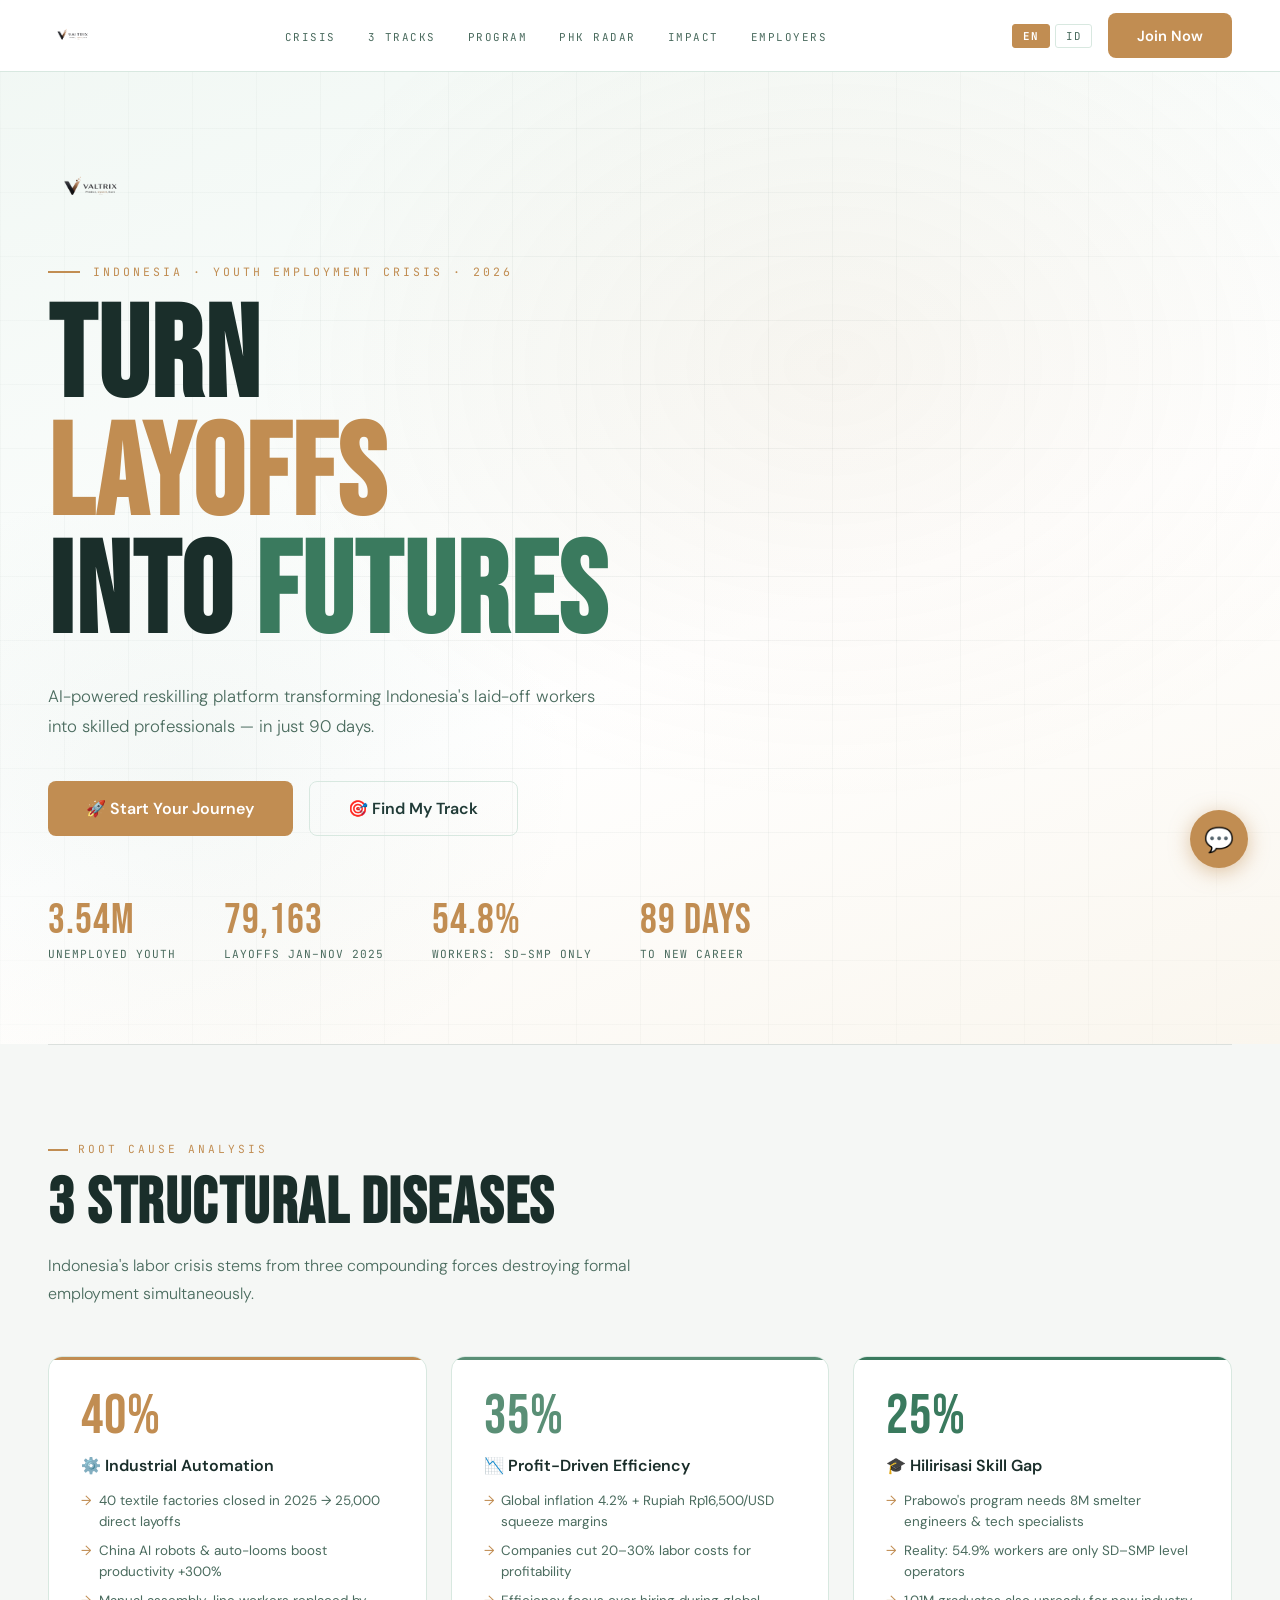
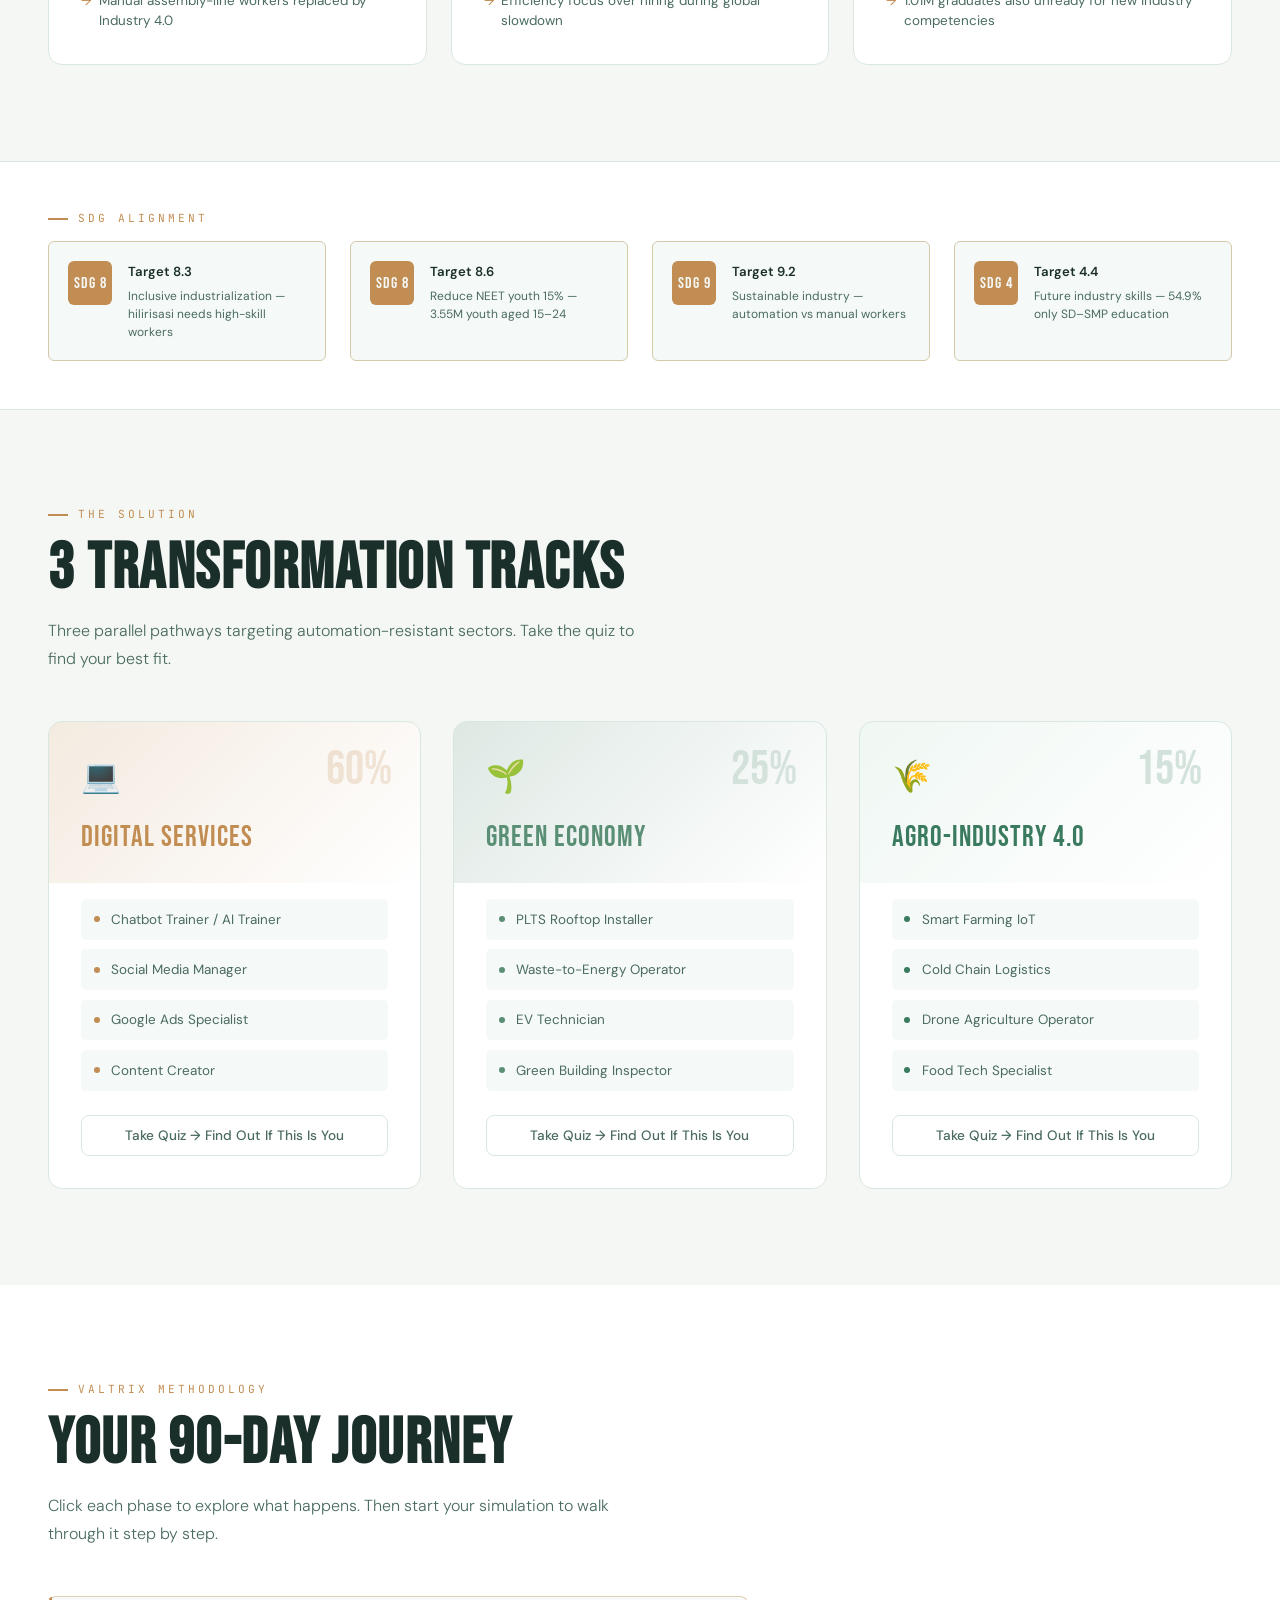
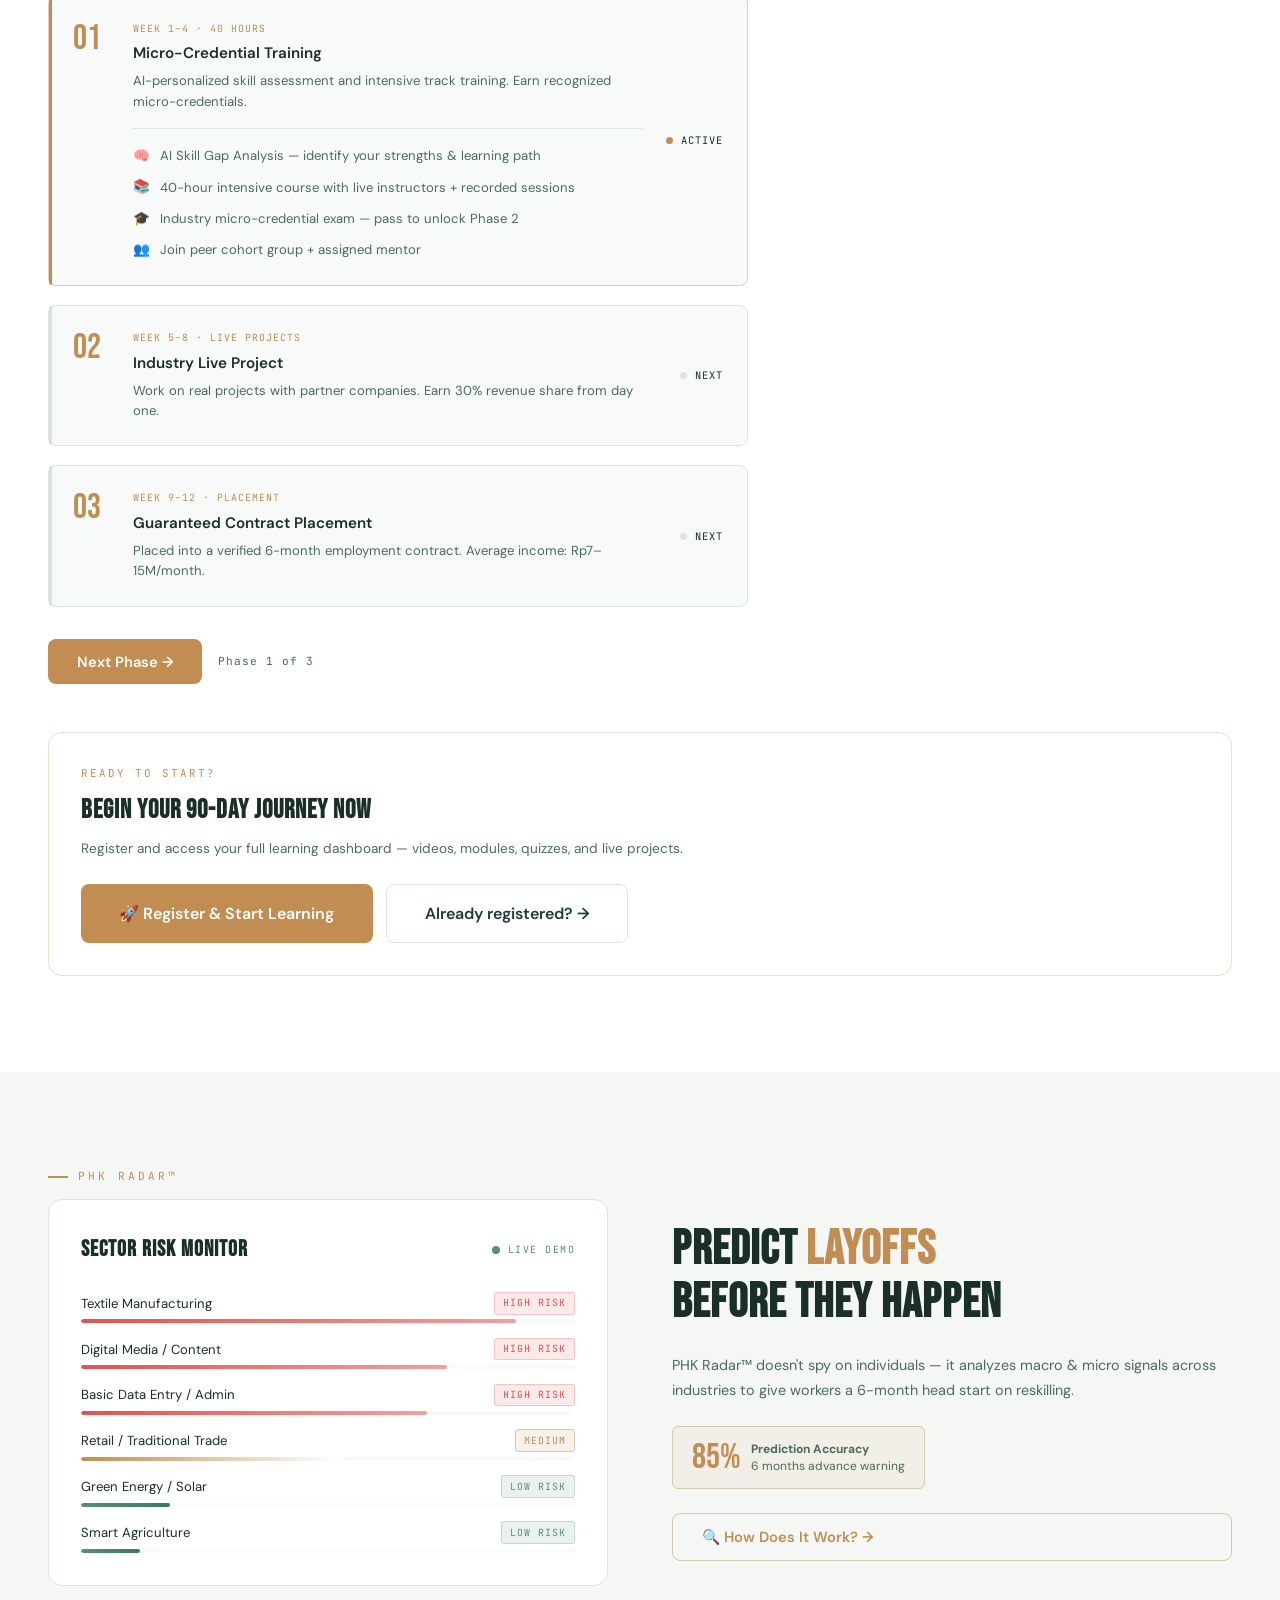
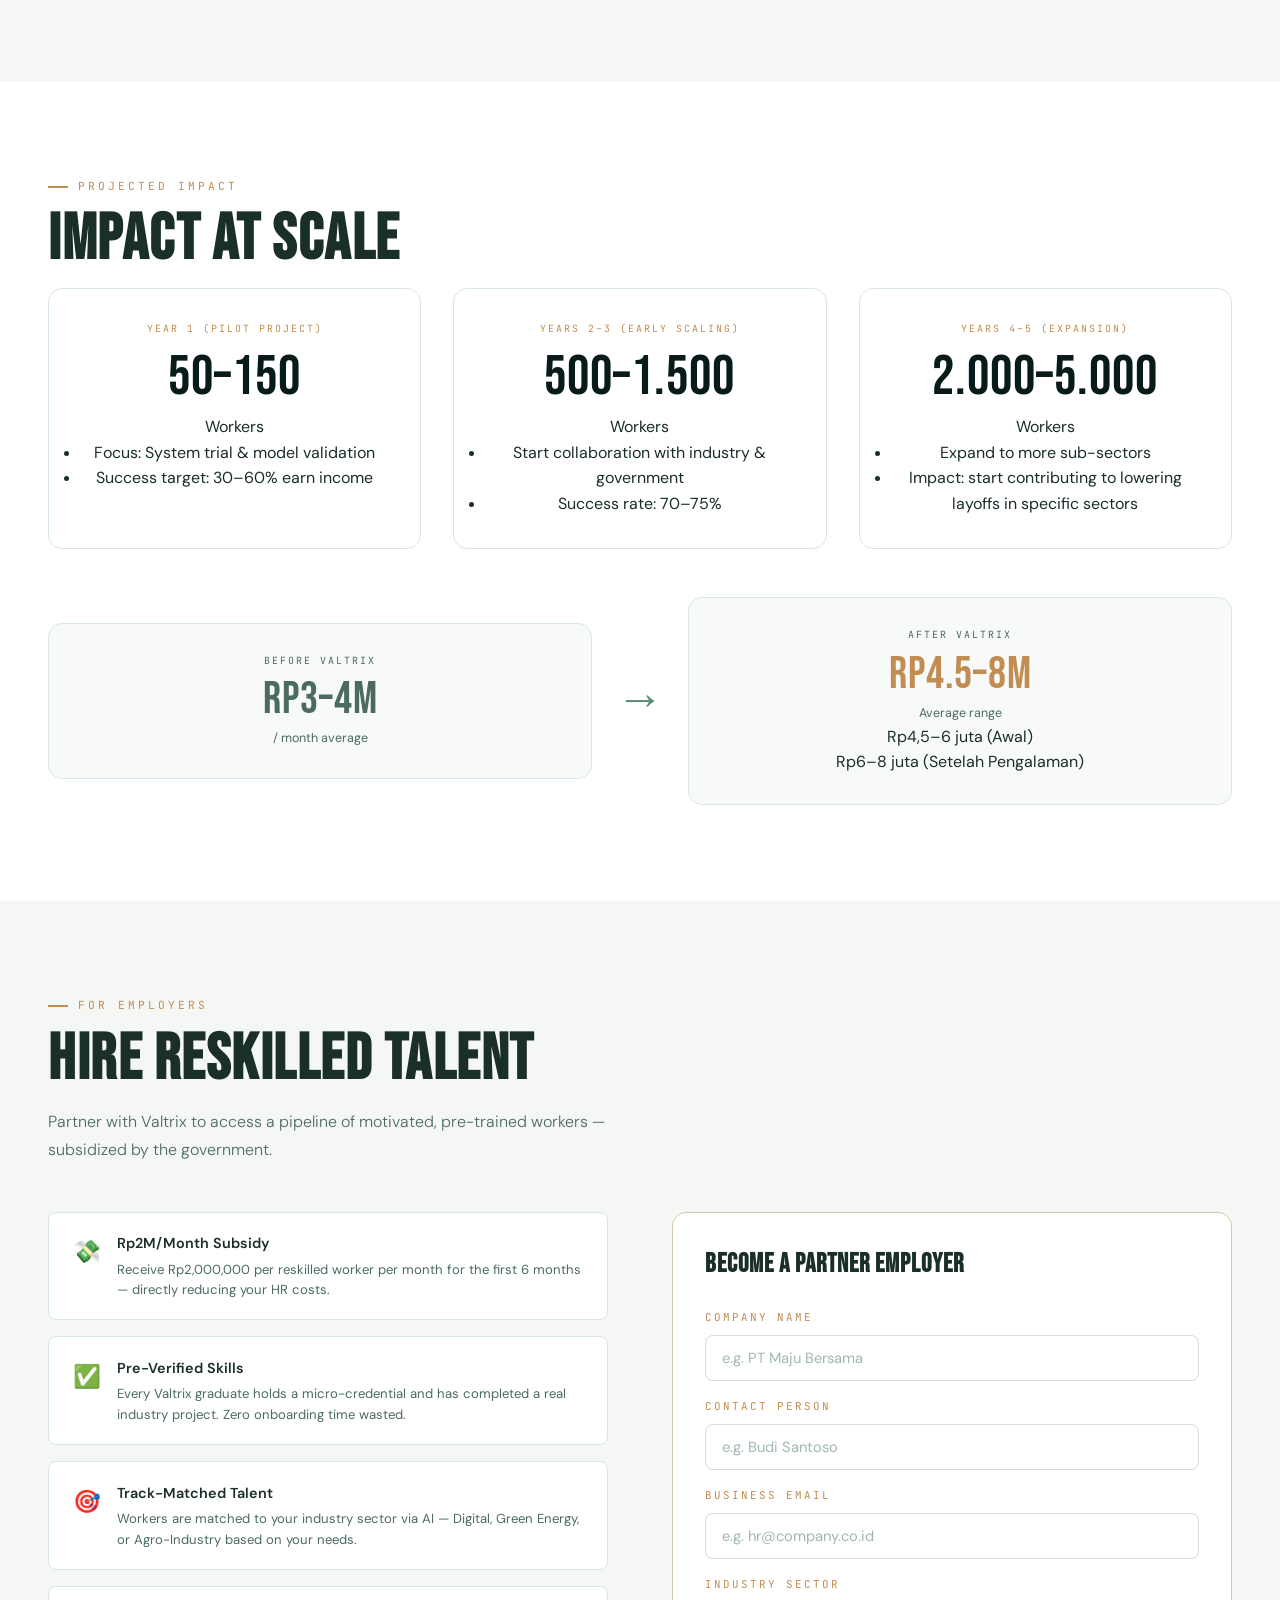
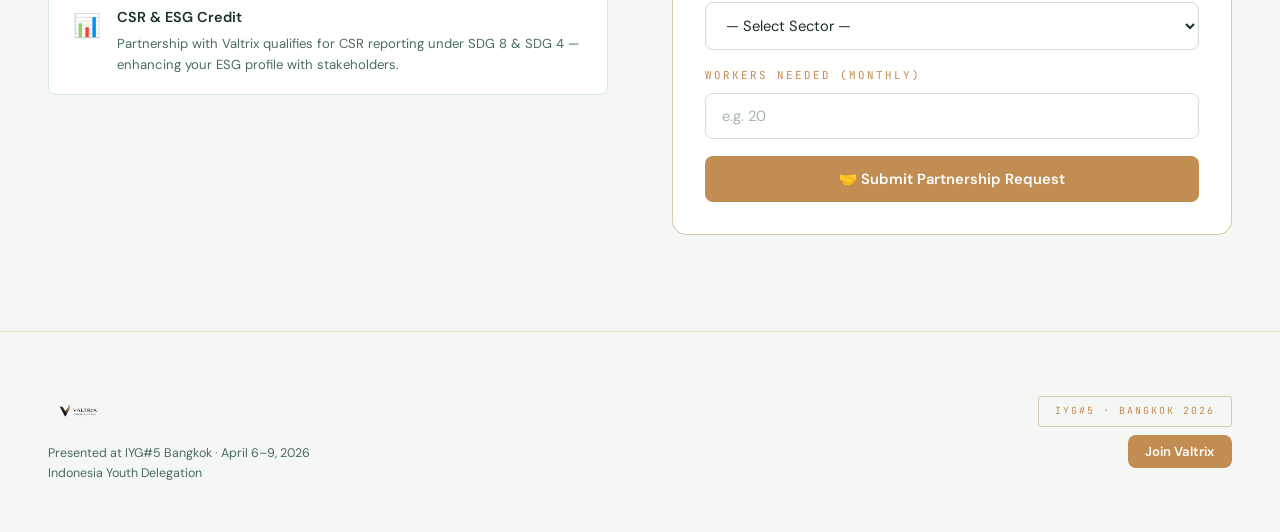
==== commit 49f156c2: "Update index.html" ====
--- a/index.html
+++ b/index.html
@@ -664,46 +664,71 @@
   </div>
   <h2 class="section-title en-text">IMPACT AT SCALE</h2>
   <h2 class="section-title id-text" style="display:none">DAMPAK SKALA BESAR</h2>
-  <p class="section-sub en-text">From pilot to national transformation — a clear roadmap to reshape Indonesia's labor landscape.</p>
-  <p class="section-sub id-text" style="display:none">Dari pilot hingga transformasi nasional — peta jalan jelas untuk mengubah lanskap ketenagakerjaan Indonesia.</p>
+  
   <div class="impact-grid">
     <div class="impact-card reveal reveal-delay-1">
-      <div class="impact-year en-text">Year 1 · Q3 2026 Pilot</div>
-      <div class="impact-year id-text" style="display:none">Tahun 1 · Pilot Q3 2026</div>
-      <div class="impact-num" data-counter="100" data-suffix="K">100K</div>
-      <p class="impact-desc en-text">Workers saved from long-term unemployment across 20 sub-sectors</p>
-      <p class="impact-desc id-text" style="display:none">Pekerja diselamatkan dari pengangguran jangka panjang di 20 subsektor</p>
-    </div>
+      <div class="impact-year en-text">Year 1 (Pilot Project)</div>
+      <div class="impact-year id-text" style="display:none">Tahun 1 (Pilot Project)</div>
+      <div class="impact-num">50–150</div>
+      <div class="impact-unit en-text">Workers</div>
+      <div class="impact-unit id-text" style="display:none">Pekerja</div>
+      <ul class="impact-list">
+        <li class="en-text">Focus: System trial & model validation</li>
+        <li class="id-text" style="display:none">Fokus: uji coba sistem & validasi model</li>
+        <li class="en-text">Success target: 30–60% earn income</li>
+        <li class="id-text" style="display:none">Target keberhasilan: 30–60% memperoleh income</li>
+      </ul>
+    </div>
+
     <div class="impact-card reveal reveal-delay-2">
-      <div class="impact-year en-text">Year 3 · Scale 2028</div>
-      <div class="impact-year id-text" style="display:none">Tahun 3 · Skalasi 2028</div>
-      <div class="impact-num" data-counter="1" data-suffix="M">1M</div>
-      <p class="impact-desc en-text">Workers transformed into skilled digital, green & agro professionals</p>
-      <p class="impact-desc id-text" style="display:none">Pekerja bertransformasi menjadi profesional terampil</p>
-    </div>
+      <div class="impact-year en-text">Years 2–3 (Early Scaling)</div>
+      <div class="impact-year id-text" style="display:none">Tahun 2–3 (Early Scaling)</div>
+      <div class="impact-num">500–1.500</div>
+      <div class="impact-unit en-text">Workers</div>
+      <div class="impact-unit id-text" style="display:none">Pekerja</div>
+      <ul class="impact-list">
+        <li class="en-text">Start collaboration with industry & government</li>
+        <li class="id-text" style="display:none">Mulai kerja sama dengan industri & pemerintah</li>
+        <li class="en-text">Success rate: 70–75%</li>
+        <li class="id-text" style="display:none">Success rate: 70–75%</li>
+      </ul>
+    </div>
+
     <div class="impact-card reveal reveal-delay-3">
-      <div class="impact-year en-text">Year 5 · National Goal</div>
-      <div class="impact-year id-text" style="display:none">Tahun 5 · Target Nasional</div>
-      <div class="impact-num">-60%</div>
-      <p class="impact-desc en-text">National layoff rate reduced through pre-emptive reskilling</p>
-      <p class="impact-desc id-text" style="display:none">Angka PHK nasional turun melalui reskilling pre-emptif</p>
-    </div>
-  </div>
+      <div class="impact-year en-text">Years 4–5 (Expansion)</div>
+      <div class="impact-year id-text" style="display:none">Tahun 4–5 (Expansion)</div>
+      <div class="impact-num">2.000–5.000</div>
+      <div class="impact-unit en-text">Workers</div>
+      <div class="impact-unit id-text" style="display:none">Pekerja</div>
+      <ul class="impact-list">
+        <li class="en-text">Expand to more sub-sectors</li>
+        <li class="id-text" style="display:none">Ekspansi ke lebih banyak subsektor</li>
+        <li class="en-text">Impact: start contributing to lowering layoffs in specific sectors</li>
+        <li class="id-text" style="display:none">Dampak: mulai berkontribusi menekan PHK di sektor tertentu</li>
+      </ul>
+    </div>
+  </div>
+
   <div class="revenue-compare reveal">
     <div class="rev-card">
       <div class="rev-label en-text">Before Valtrix</div>
-      <div class="rev-label id-text" style="display:none">Sebelum Valtrix</div>
+      <div class="rev-label id-text" style="display:none">Sebelum</div>
       <div class="rev-num rev-before">Rp3–4M</div>
       <div class="rev-sub en-text">/ month average</div>
-      <div class="rev-sub id-text" style="display:none">/ bulan rata-rata</div>
+      <div class="rev-sub id-text" style="display:none">/ bulan</div>
     </div>
     <div class="rev-arrow">→</div>
     <div class="rev-card">
       <div class="rev-label en-text">After Valtrix</div>
-      <div class="rev-label id-text" style="display:none">Setelah Valtrix</div>
-      <div class="rev-num rev-after">Rp7–15M</div>
-      <div class="rev-sub en-text">/ month target</div>
-      <div class="rev-sub id-text" style="display:none">/ bulan target</div>
+      <div class="rev-label id-text" style="display:none">Sesudah</div>
+      <div class="rev-num rev-after">Rp4.5–8M</div>
+      <div class="rev-sub en-text">Average range</div>
+      <div class="rev-sub id-text" style="display:none">Rentang rata-rata</div>
+      
+      <div class="rev-detail-list">
+        <div><span class="dot"></span> Rp4,5–6 juta (Awal)</div>
+        <div><span class="dot"></span> Rp6–8 juta (Setelah Pengalaman)</div>
+      </div>
     </div>
   </div>
 </section>
@@ -798,110 +823,6 @@
           <span class="id-text" style="display:none">🤝 Kirim Permintaan Kemitraan</span>
         </button>
       </form>
-    </div>
-  </div>
-</section>
-
-<!-- ═══ SWOT ═══ -->
-<section id="swot" class="swot-section reveal">
-  <div class="section-label">SWOT Analysis</div>
-  <h2 class="section-title en-text">STRATEGIC ASSESSMENT</h2>
-  <h2 class="section-title id-text" style="display:none">ANALISIS STRATEGIS</h2>
-  <div class="swot-grid">
-    <div class="swot-card s reveal reveal-delay-1">
-      <div class="swot-header">💪 <span class="en-text">Strengths</span><span class="id-text" style="display:none">Kekuatan</span></div>
-      <div class="swot-items">
-        <div class="swot-item en-text">Revenue share model creates high worker motivation</div>
-        <div class="swot-item id-text" style="display:none">Revenue share model ciptakan motivasi pekerja tinggi</div>
-        <div class="swot-item en-text">PHK Radar™ AI predicts layoffs with 85% accuracy</div>
-        <div class="swot-item id-text" style="display:none">PHK Radar™ prediksi PHK dengan akurasi 85%</div>
-        <div class="swot-item en-text">3 future-proof, automation-resistant pathways</div>
-        <div class="swot-item id-text" style="display:none">3 jalur tahan otomatisasi masa depan</div>
-      </div>
-    </div>
-    <div class="swot-card w reveal reveal-delay-2">
-      <div class="swot-header">⚠️ <span class="en-text">Weaknesses</span><span class="id-text" style="display:none">Kelemahan</span></div>
-      <div class="swot-items">
-        <div class="swot-item en-text">Resistance from workers aged 40+ to digital shift</div>
-        <div class="swot-item id-text" style="display:none">Resistensi pekerja >40 tahun terhadap pergeseran digital</div>
-        <div class="swot-item en-text">Initial budget requirement of Rp50 Billion</div>
-        <div class="swot-item id-text" style="display:none">Kebutuhan anggaran awal Rp50 Miliar</div>
-        <div class="swot-item en-text">Low digital literacy in primary target demographic</div>
-        <div class="swot-item id-text" style="display:none">Literasi digital rendah di target demografi utama</div>
-      </div>
-    </div>
-    <div class="swot-card o reveal reveal-delay-1">
-      <div class="swot-header">🚀 <span class="en-text">Opportunities</span><span class="id-text" style="display:none">Peluang</span></div>
-      <div class="swot-items">
-        <div class="swot-item en-text">Hilirisasi policy creates massive skilled-worker demand</div>
-        <div class="swot-item id-text" style="display:none">Kebijakan hilirisasi ciptakan permintaan besar pekerja terampil</div>
-        <div class="swot-item en-text">Tech giants CSR funding potential (Google, Microsoft)</div>
-        <div class="swot-item id-text" style="display:none">Potensi pendanaan CSR tech giants (Google, Microsoft)</div>
-        <div class="swot-item en-text">Green economy boom creating entirely new job categories</div>
-        <div class="swot-item id-text" style="display:none">Boom ekonomi hijau ciptakan kategori pekerjaan baru</div>
-      </div>
-    </div>
-    <div class="swot-card t reveal reveal-delay-2">
-      <div class="swot-header">⚡ <span class="en-text">Threats</span><span class="id-text" style="display:none">Ancaman</span></div>
-      <div class="swot-items">
-        <div class="swot-item en-text">Global recession 2026 could reduce employer absorption</div>
-        <div class="swot-item id-text" style="display:none">Resesi global 2026 dapat kurangi penyerapan employer</div>
-        <div class="swot-item en-text">Strict labor regulations may limit platform flexibility</div>
-        <div class="swot-item id-text" style="display:none">Regulasi ketenagakerjaan ketat dapat batasi fleksibilitas</div>
-        <div class="swot-item en-text">Competition from foreign reskilling platforms</div>
-        <div class="swot-item id-text" style="display:none">Kompetisi dari platform reskilling asing</div>
-      </div>
-    </div>
-  </div>
-</section>
-
-<!-- ═══ SMART ═══ -->
-<section id="smart" class="smart-section reveal">
-  <div class="section-label">
-    <span class="en-text">Goal Framework</span>
-    <span class="id-text" style="display:none">Kerangka Tujuan</span>
-  </div>
-  <h2 class="section-title">SMART ANALYSIS</h2>
-  <div class="smart-grid">
-    <div class="smart-row reveal">
-      <div class="smart-letter">S</div>
-      <div class="smart-content">
-        <h4 class="en-text">Specific</h4><h4 class="id-text" style="display:none">Spesifik</h4>
-        <p class="en-text">100,000 laid-off workers across 20 sub-sectors vulnerable to automation in manufacturing & digital</p>
-        <p class="id-text" style="display:none">100.000 pekerja ter-PHK di 20 subsektor manufaktur & digital yang rentan terhadap otomatisasi</p>
-      </div>
-    </div>
-    <div class="smart-row reveal">
-      <div class="smart-letter">M</div>
-      <div class="smart-content">
-        <h4 class="en-text">Measurable</h4><h4 class="id-text" style="display:none">Terukur</h4>
-        <p class="en-text">80% redeployment rate + target income Rp7M/month per worker post-graduation</p>
-        <p class="id-text" style="display:none">80% tingkat redeployment + target penghasilan Rp7 juta/bulan per pekerja setelah lulus</p>
-      </div>
-    </div>
-    <div class="smart-row reveal">
-      <div class="smart-letter">A</div>
-      <div class="smart-content">
-        <h4 class="en-text">Achievable</h4><h4 class="id-text" style="display:none">Dapat Dicapai</h4>
-        <p class="en-text">Leverages 1.7M SMK Pusat Keunggulan students as training infrastructure base</p>
-        <p class="id-text" style="display:none">Memanfaatkan 1,7 juta siswa SMK Pusat Keunggulan sebagai basis infrastruktur pelatihan</p>
-      </div>
-    </div>
-    <div class="smart-row reveal">
-      <div class="smart-letter">R</div>
-      <div class="smart-content">
-        <h4 class="en-text">Relevant</h4><h4 class="id-text" style="display:none">Relevan</h4>
-        <p class="en-text">Directly addresses SDG 8 — decent work & economic growth — and Prabowo's hilirisasi agenda</p>
-        <p class="id-text" style="display:none">Langsung menyasar SDG 8 — pekerjaan layak & pertumbuhan ekonomi — dan agenda hilirisasi Prabowo</p>
-      </div>
-    </div>
-    <div class="smart-row reveal">
-      <div class="smart-letter">T</div>
-      <div class="smart-content">
-        <h4 class="en-text">Time-Bound</h4><h4 class="id-text" style="display:none">Berbatas Waktu</h4>
-        <p class="en-text">Pilot Q3 2026 → Scale 100K workers 2027 → 1 million workers transformed by 2028</p>
-        <p class="id-text" style="display:none">Pilot Q3 2026 → Skalasi 100K pekerja 2027 → 1 juta pekerja bertransformasi pada 2028</p>
-      </div>
     </div>
   </div>
 </section>
@@ -1268,4 +1189,4 @@
   // The modal sim is separate — simModalNext() handles that
 </script>
 </body>
-</html>+</html>
